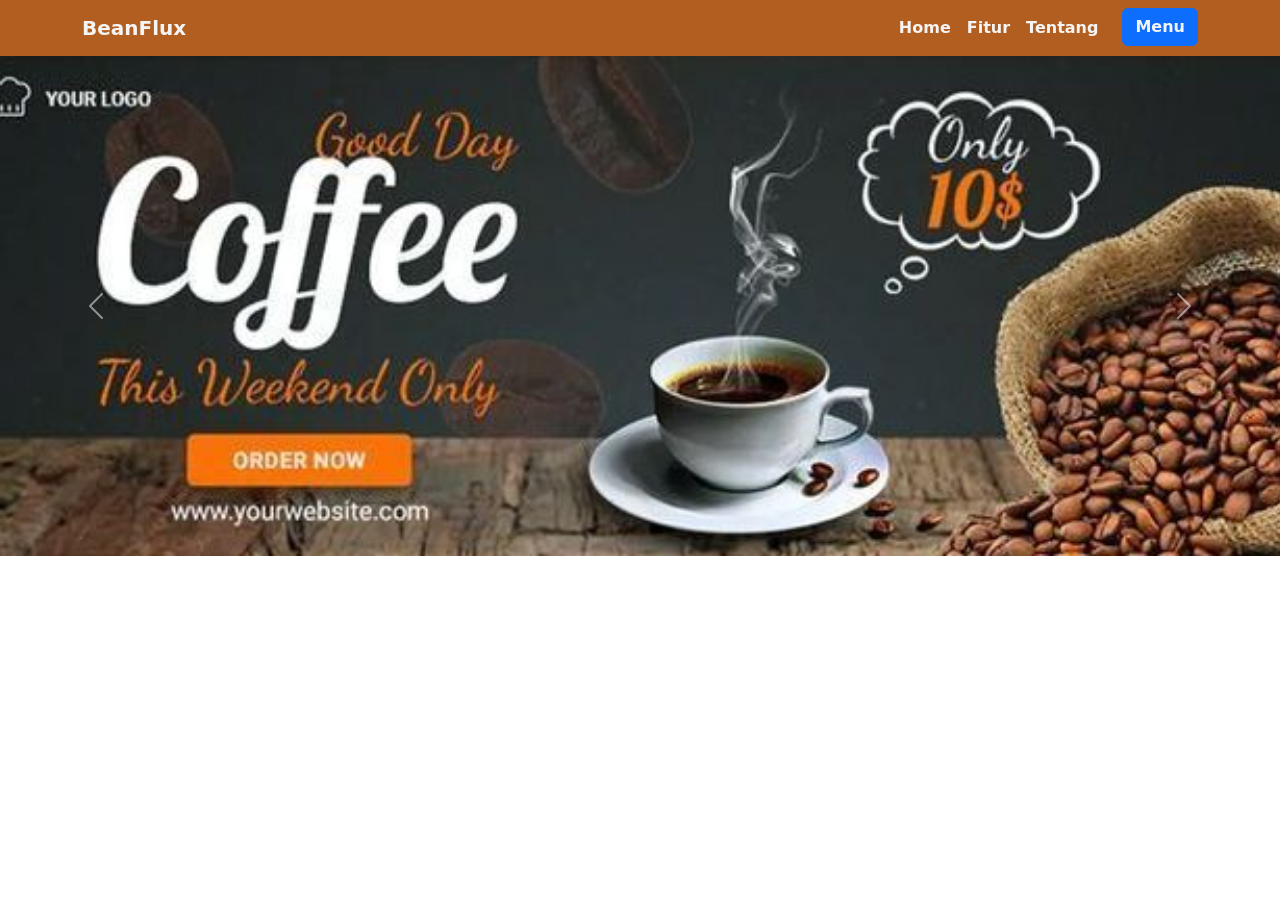
==== index.html @ 11a11319 "Update and rename indax.html to index.html" ====
<!doctype html>
<html lang="en">
  <head>
    <meta charset="UTF-8" />
    <meta name="viewport" content="width=device-width, initial-scale=1.0" />
    <title>Beanflux</title>
    <link
      href="https://cdn.jsdelivr.net/npm/bootstrap@5.3.7/dist/css/bootstrap.min.css"
      rel="stylesheet"
      integrity="sha384-LN+7fdVzj6u52u30Kp6M/trliBMCMKTyK833zpbD+pXdCLuTusPj697FH4R/5mcr"
      crossorigin="anonymous"
    />
    <link
      href="https://cdn.jsdelivr.net/npm/bootstrap-icons@1.10.5/font/bootstrap-icons.css"
      rel="stylesheet"
    />
  </head>

  <body>
    <!-- navbar start -->
    <style>
      .navbar-brand {
        font-weight: bolder;
        color: whitesmoke;
      }
      .nav-item a {
        font-weight: bold;
        color: whitesmoke;
      }
    </style>

    <nav
      class="navbar navbar-expand-lg shadow-sm sticky-top"
      style="background-color: #b35e21"
    >
      <div class="container">
        <a class="navbar-brand" href="#">BeanFlux</a>
        <button
          class="navbar-toggler"
          type="button"
          data-bs-toggle="collapse"
          data-bs-target="#navbarNav"
        >
          <span class="navbar-toggler-icon"></span>
        </button>
        <div class="collapse navbar-collapse" id="navbarNav">
          <ul class="navbar-nav ms-auto">
            <li class="nav-item"><a class="nav-link" href="#home">Home</a></li>
            <li class="nav-item">
              <a class="nav-link" href="#features">Fitur</a>
            </li>
            <li class="nav-item">
              <a class="nav-link" href="#about">Tentang</a>
            </li>
            <li class="nav-item">
              <a class="btn btn-primary ms-lg-3" href="#">Menu</a>
            </li>
          </ul>
        </div>
      </div>
    </nav>
    <!-- navbar end -->

    <!-- isi awal start -->
    <style>
      .carousel-inner {
        max-height: 500px;
      }

      .carousel-item img {
        width: 100%;
        height: 500px;
        object-fit: cover;
      }
    </style>

    <div
      id="carouselExampleInterval"
      class="carousel slide"
      data-bs-ride="carousel"
    >
      <div class="carousel-inner">
        <div class="carousel-item active" data-bs-interval="10000">
          <img src="aset/g1.jpg" class="d-block w-100" alt="Gambar 1" />
        </div>
        <div class="carousel-item" data-bs-interval="2000">
          <img src="aset/g2.jpg" class="d-block w-100" alt="Gambar 2" />
        </div>
        <div class="carousel-item">
          <img src="aset/g3.jpg" class="d-block w-100" alt="Gambar 3" />
        </div>
      </div>
      <button
        class="carousel-control-prev"
        type="button"
        data-bs-target="#carouselExampleInterval"
        data-bs-slide="prev"
      >
        <span class="carousel-control-prev-icon" aria-hidden="true"></span>
        <span class="visually-hidden">Previous</span>
      </button>
      <button
        class="carousel-control-next"
        type="button"
        data-bs-target="#carouselExampleInterval"
        data-bs-slide="next"
      >
        <span class="carousel-control-next-icon" aria-hidden="true"></span>
        <span class="visually-hidden">Next</span>
      </button>
    </div>
    <!-- isi awal end -->

    <script
      src="https://cdn.jsdelivr.net/npm/bootstrap@5.3.7/dist/js/bootstrap.bundle.min.js"
      integrity="sha384-ndDqU0Gzau9qJ1lfW4pNLlhNTkCfHzAVBReH9diLvGRem5+R9g2FzA8ZGN954O5Q"
      crossorigin="anonymous"
    ></script>
  </body>
</html>
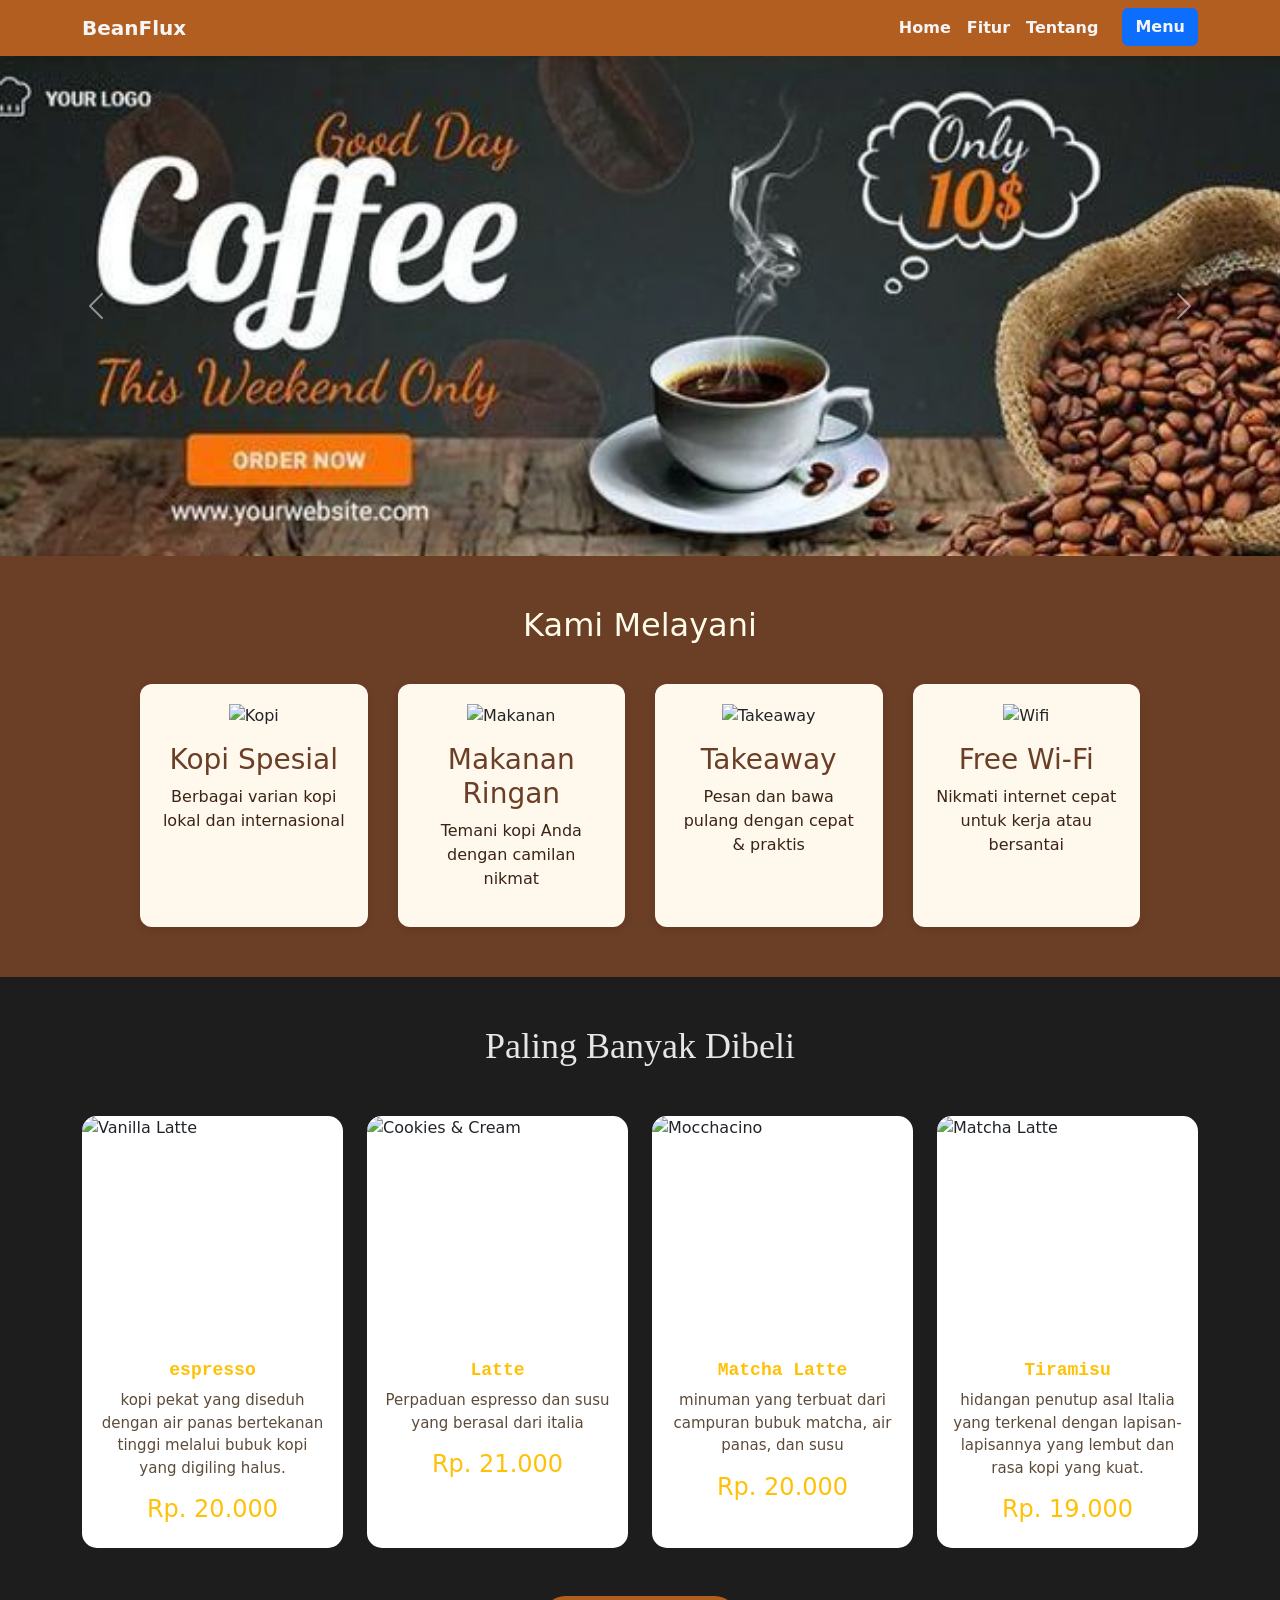
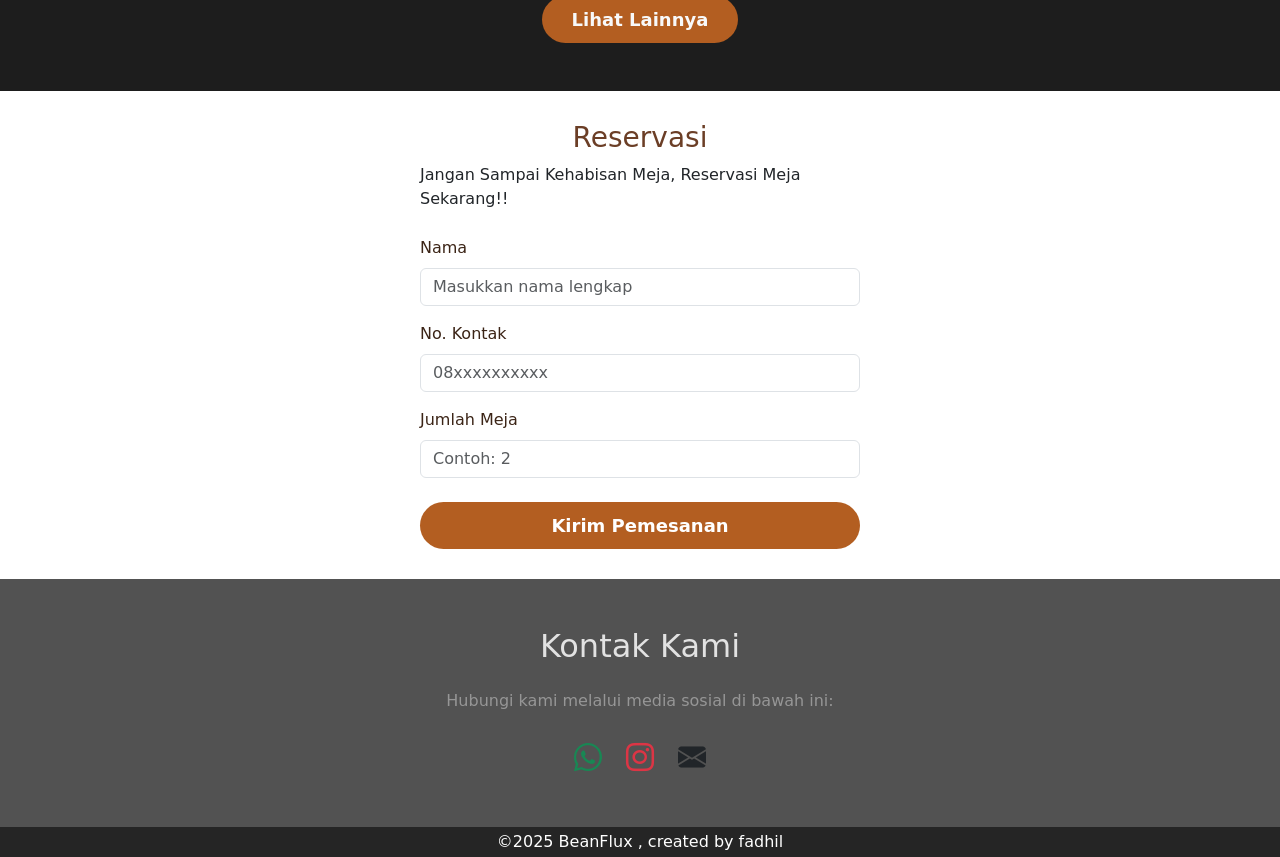
==== commit d020b687: "Revamp index.html for BeanFlux website Updated the HTML structure and content for the BeanFlux websi" ====
--- a/index.html
+++ b/index.html
@@ -1,9 +1,9 @@
-<!doctype html>
+<!DOCTYPE html>
 <html lang="en">
-  <head>
-    <meta charset="UTF-8" />
-    <meta name="viewport" content="width=device-width, initial-scale=1.0" />
-    <title>Beanflux</title>
+<head>
+    <meta charset="UTF-8">
+    <meta name="viewport" content="width=device-width, initial-scale=1.0">
+    <title>Document</title>
     <link
       href="https://cdn.jsdelivr.net/npm/bootstrap@5.3.7/dist/css/bootstrap.min.css"
       rel="stylesheet"
@@ -14,10 +14,10 @@
       href="https://cdn.jsdelivr.net/npm/bootstrap-icons@1.10.5/font/bootstrap-icons.css"
       rel="stylesheet"
     />
-  </head>
-
-  <body>
-    <!-- navbar start -->
+</head>
+<body>
+
+        <!-- navbar start -->
     <style>
       .navbar-brand {
         font-weight: bolder;
@@ -110,12 +110,226 @@
       </button>
     </div>
     <!-- isi awal end -->
-
-    <script
-      src="https://cdn.jsdelivr.net/npm/bootstrap@5.3.7/dist/js/bootstrap.bundle.min.js"
-      integrity="sha384-ndDqU0Gzau9qJ1lfW4pNLlhNTkCfHzAVBReH9diLvGRem5+R9g2FzA8ZGN954O5Q"
-      crossorigin="anonymous"
-    ></script>
-  </body>
+    
+
+     <!-- melayani start -->
+<section id="layanan" style="background-color: #6b3e26; padding: 50px 20px;">
+  <div style="text-align: center;">
+    <h2 style="color: #fffbe9; font-size: 32px; margin-bottom: 20px;">Kami Melayani</h2>
+   
+  </div>
+  
+
+  <div style="display: grid; grid-template-columns: repeat(auto-fit, minmax(220px, 1fr)); gap: 30px; max-width: 1000px; margin: 40px auto 0;" >
+    
+    <div style="background: #fff8ed; border-radius: 12px; padding: 20px; box-shadow: 0 2px 8px rgba(0,0,0,0.1); text-align: center;">
+      <img src="https://cdn-icons-png.flaticon.com/512/633/633652.png" alt="Kopi" style="width: 60px; margin-bottom: 15px;">
+      <h3 style="color: #6b3e26;">Kopi Spesial</h3>
+      <p style="color: #3b2416;">Berbagai varian kopi lokal dan internasional</p>
+    </div>
+
+    <div style="background: #fff8ed; border-radius: 12px; padding: 20px; box-shadow: 0 2px 8px rgba(0,0,0,0.1); text-align: center;">
+      <img src="https://cdn-icons-png.flaticon.com/512/3655/3655608.png" alt="Makanan" style="width: 60px; margin-bottom: 15px;">
+      <h3 style="color: #6b3e26;">Makanan Ringan</h3>
+      <p style="color: #3b2416;">Temani kopi Anda dengan camilan nikmat</p>
+    </div>
+
+    <div style="background: #fff8ed; border-radius: 12px; padding: 20px; box-shadow: 0 2px 8px rgba(0,0,0,0.1); text-align: center;">
+      <img src="https://cdn-icons-png.flaticon.com/512/263/263115.png" alt="Takeaway" style="width: 60px; margin-bottom: 15px;">
+      <h3 style="color: #6b3e26;">Takeaway</h3>
+      <p style="color: #3b2416;">Pesan dan bawa pulang dengan cepat & praktis</p>
+    </div>
+
+    <div style="background: #fff8ed; border-radius: 12px; padding: 20px; box-shadow: 0 2px 8px rgba(0,0,0,0.1); text-align: center;">
+      <img src="https://cdn-icons-png.flaticon.com/512/2901/2901643.png" alt="Wifi" style="width: 60px; margin-bottom: 15px;">
+      <h3 style="color: #6b3e26;">Free Wi-Fi</h3>
+      <p style="color: #3b2416;">Nikmati internet cepat untuk kerja atau bersantai</p>
+    </div>
+
+  </div>
+
+  </div>
+</section>
+  <!-- melayani end -->
+
+<!-- produk -->
+ <style>
+
+
+
+  .hovered-card .card {
+    transition: transform 0.3s ease, box-shadow 0.3s ease;
+    border: none;
+    border-radius: 15px;
+    overflow: hidden;
+  }
+
+  .hovered-card .card:hover {
+    transform: translateY(-8px);
+    box-shadow: 0 12px 24px rgba(0, 0, 0, 0.15);
+  }
+
+  .card-img-top {
+    height: 220px;
+    object-fit: cover;
+  }
+
+  .card-title {
+    font-family: 'Courier New', Courier, monospace;
+    font-size: 18px;
+  }
+
+  .card-text {
+    font-size: 15px;
+    color: #5c4b3a;
+  }
+
+  .btn-warning {
+    padding: 10px 30px;
+    font-size: 18px;
+    border-radius: 30px;
+    font-weight: bold;
+    background-color: #b35e21;
+    border: none;
+  }
+
+  .btn-warning:hover {
+    background-color: #52301a;
+  }
+
+  h2.section-title {
+    font-family: 'Times New Roman', Times, serif;
+    color: #6b3e26;
+    font-size: 36px;
+  }
+</style>
+
+<div class="container-fluid py-5" style="background-color: #1d1d1d;">
+  <div class="container">
+    <h2 class="section-title text-center mb-5" style="color: rgb(230, 230, 230);">Paling Banyak Dibeli</h2>
+
+    <div class="row">     
+      <div class="col-6 col-md-6 col-lg-3 hovered-card mb-4">
+        <div class="card h-100">
+          
+            <img src="https://asset.kompas.com/crops/_SfcFYf71wzjEp-eNLHB_subNpI=/0x0:1000x667/750x500/data/photo/2020/10/05/5f7a1e1a209d9.jpg" class="card-img-top img-fluid" alt="Vanilla Latte" />
+          </a>
+          <div class="card-body text-center">
+            <h5 class="card-title text-warning mt-2"><b>espresso</b></h5>
+            <p class="card-text">kopi pekat yang diseduh dengan air panas bertekanan tinggi melalui bubuk kopi yang digiling halus.</p>
+            <h4 class="text-warning">Rp. 20.000</h4>
+          </div>
+        </div>
+      </div>
+      <div class="col-6 col-md-6 col-lg-3 hovered-card mb-4">
+        <div class="card h-100">
+         
+            <img src="https://www.bitkaorigin.com/assets/myback/js/elFinder/files/bitka-serba-serbi-latte-art-yang-wajib-pecinta-kopi-ketahui-foto1.jpg" class="card-img-top img-fluid" alt="Cookies & Cream" />
+          </a>
+          <div class="card-body text-center">
+            <h5 class="card-title text-warning mt-2"><b>Latte</b></h5>
+            <p class="card-text">Perpaduan espresso dan susu yang berasal dari italia</p>
+            <h4 class="text-warning">Rp. 21.000</h4>
+          </div>
+        </div>
+      </div>
+      <div class="col-6 col-md-6 col-lg-3 hovered-card mb-4">
+        <div class="card h-100">
+         
+            <img src="https://media.istockphoto.com/id/1325991061/photo/matcha-latte-green-milk-foam-cup-on-wood-table-at-cafe-trendy-powered-tea-trend-from-japan.jpg?s=612x612&w=0&k=20&c=a7cV9mdPwPj93BrxoFrJXEdA71RsOnXIOzVF90CYPsQ=" class="card-img-top img-fluid" alt="Mocchacino" />
+          </a>
+          <div class="card-body text-center">
+            <h5 class="card-title text-warning mt-2"><b>Matcha Latte</b></h5>
+            <p class="card-text"> minuman yang terbuat dari campuran bubuk matcha, air panas, dan susu</p>
+            <h4 class="text-warning">Rp. 20.000</h4>
+          </div>
+        </div>
+      </div>
+      <div class="col-6 col-md-6 col-lg-3 hovered-card mb-4">
+        <div class="card h-100">
+       
+            <img src="https://outerbloom.com/cdn/shop/files/CLRKUE1001_Outerbloom-Tiramisu-Cake_3.jpg" class="card-img-top img-fluid" alt="Matcha Latte" />
+          </a>
+          <div class="card-body text-center">
+            <h5 class="card-title text-warning mt-2"><b>Tiramisu</b></h5>
+            <p class="card-text">hidangan penutup asal Italia yang terkenal dengan lapisan-lapisannya yang lembut dan rasa kopi yang kuat.</p>
+            <h4 class="text-warning">Rp. 19.000</h4>
+          </div>
+        </div>
+      </div>
+    </div>
+    <div class="mt-4 d-flex justify-content-center">
+      <a href="Produk.html" class="btn btn-warning btn-lg text-light">Lihat Lainnya</a>
+    </div>
+  </div>
+</div>
+<!-- produk -->
+
+
+ <!-- reservasi -->
+<form style="max-width: 500px; margin: auto; background-color: #ffffff; padding: 30px; border-radius: 0px;">
+  <h3 style="text-align: center; color: #6b3e26; margin-bottom: px;">Reservasi</h3>
+  <p style="margin-bottom:25px;">Jangan Sampai Kehabisan Meja, Reservasi Meja Sekarang!!</p>
+
+
+  <div class="mb-3">
+    <label for="nama" class="form-label" style="color: #3b2416;">Nama</label>
+    <input type="text" class="form-control" id="nama" name="nama" placeholder="Masukkan nama lengkap" required>
+  </div>
+
+
+  <div class="mb-3">
+    <label for="kontak" class="form-label" style="color: #3b2416;">No. Kontak</label>
+    <input type="tel" class="form-control" id="kontak" name="kontak" placeholder="08xxxxxxxxxx" required>
+  </div>
+
+
+  <div class="mb-3">
+    <label for="meja" class="form-label" style="color: #3b2416;">Jumlah Meja</label>
+    <input type="number" class="form-control" id="meja" name="meja" placeholder="Contoh: 2" min="1" required>
+  </div>
+
+
+  <div class="d-grid mt-4">
+    <button id="" type="submit" class="btn btn-warning text-white">Kirim Pemesanan</button>
+  </div>
+</form>
+  <!-- reservasi -->
+
+
+  <!-- kontak -->
+<section class="py-5" style="background-color: #525252;">
+  <div class="container text-center">
+    <h2 class="mb-4" style="color: #e2e2e2;">Kontak Kami</h2>
+    <p class="mb-4" style="color: #969696;">Hubungi kami melalui media sosial di bawah ini:</p>
+
+    <div class="d-flex justify-content-center gap-4 flex-wrap">
+      <!-- WhatsApp -->
+      <a href="https://wa.me/6289512039025" target="_blank" class="text-success fs-3">
+        <i class="bi bi-whatsapp"></i>
+      </a>
+
+      <!-- Instagram -->
+      <a href="https://instagram.com/fadhil.1019" target="_blank" class="text-danger fs-3">
+        <i class="bi bi-instagram"></i>
+      </a>
+
+      
+
+      <!-- Email -->
+        <a href="mailto:fadhilnada12@gmail.com" class="text-dark fs-3">
+        <i class="bi bi-envelope-fill"></i>
+      </a>
+    </div>
+  </div>
+</section>
+ <!-- kontak -->
+
+
+<!-- footer -->
+<p style="background-color: rgb(37, 37, 37); text-align: center; margin: 0; padding: 3px; color:white;">&copy;2025 BeanFlux , created by fadhil</p>
+ <!-- footer -->
+
+ <script src="https://cdn.jsdelivr.net/npm/bootstrap@5.3.7/dist/js/bootstrap.bundle.min.js" integrity="sha384-ndDqU0Gzau9qJ1lfW4pNLlhNTkCfHzAVBReH9diLvGRem5+R9g2FzA8ZGN954O5Q" crossorigin="anonymous"></script>
+</body>
 </html>
-
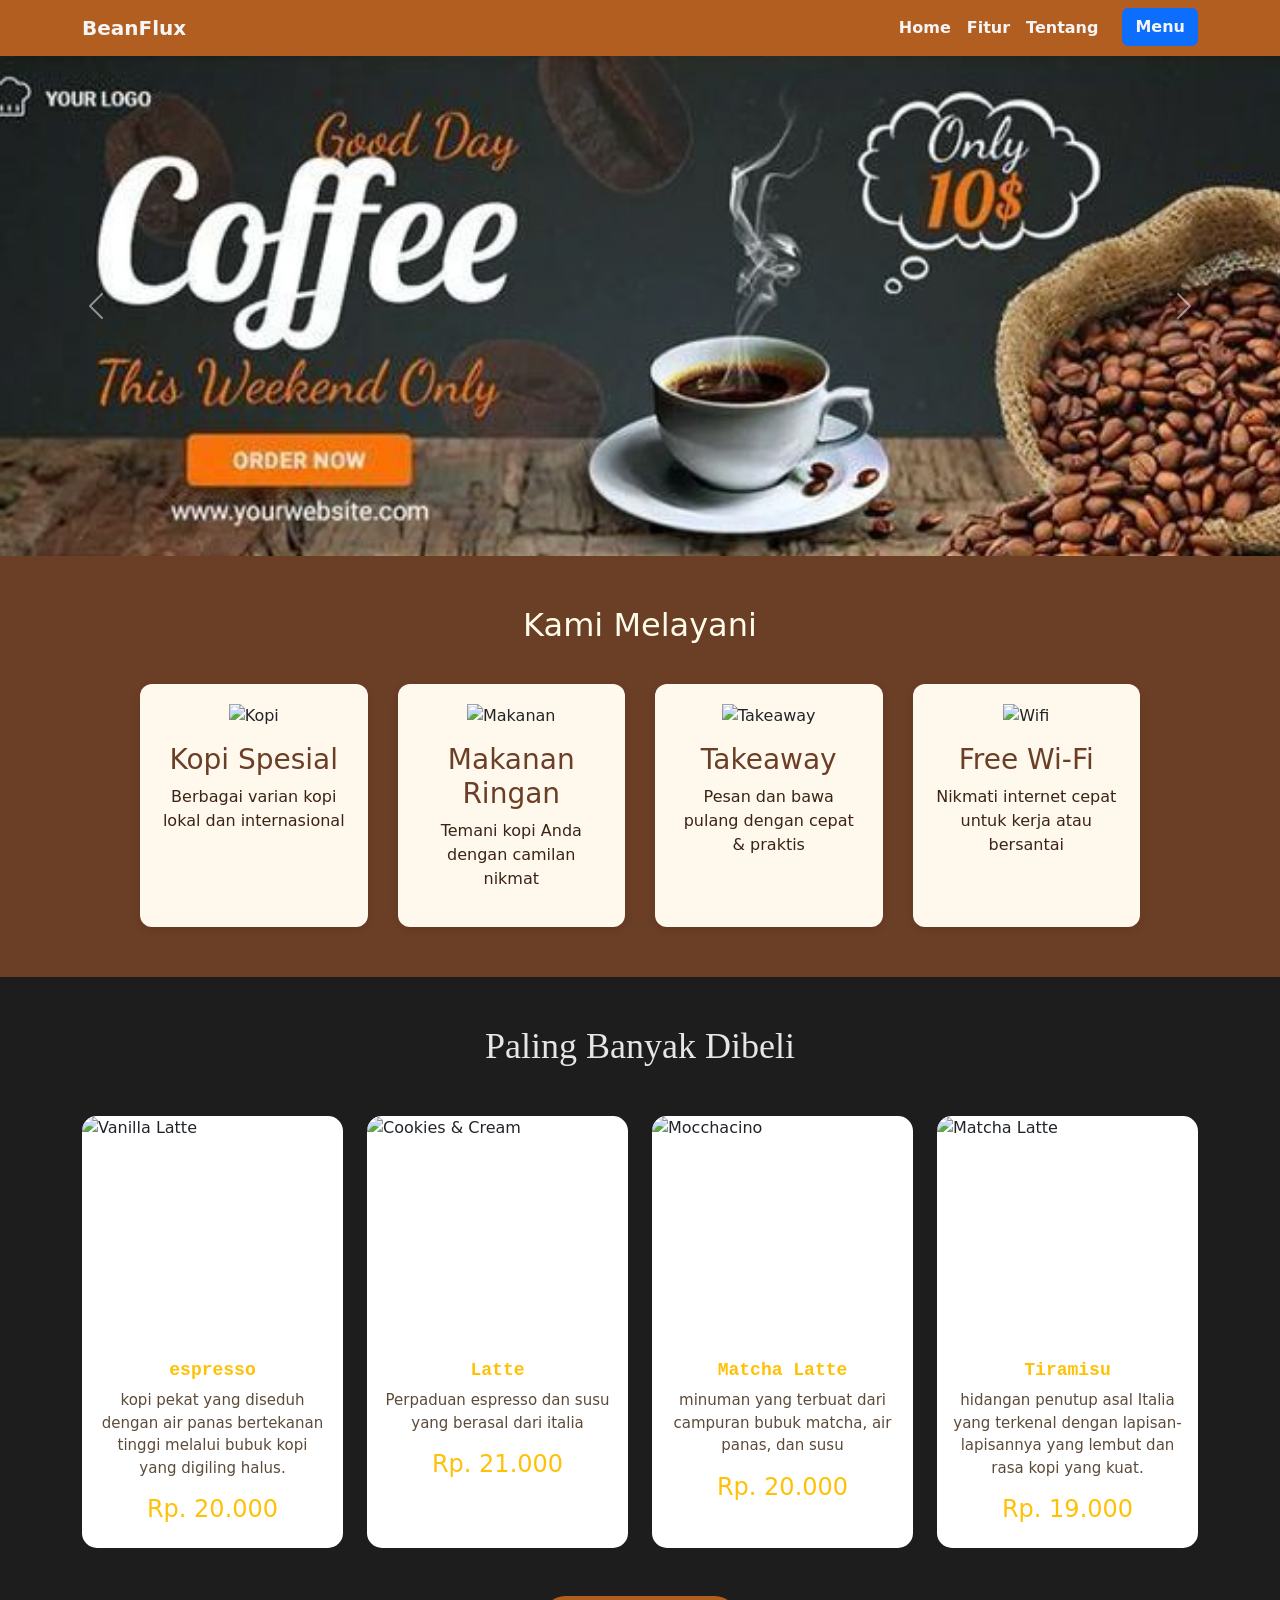
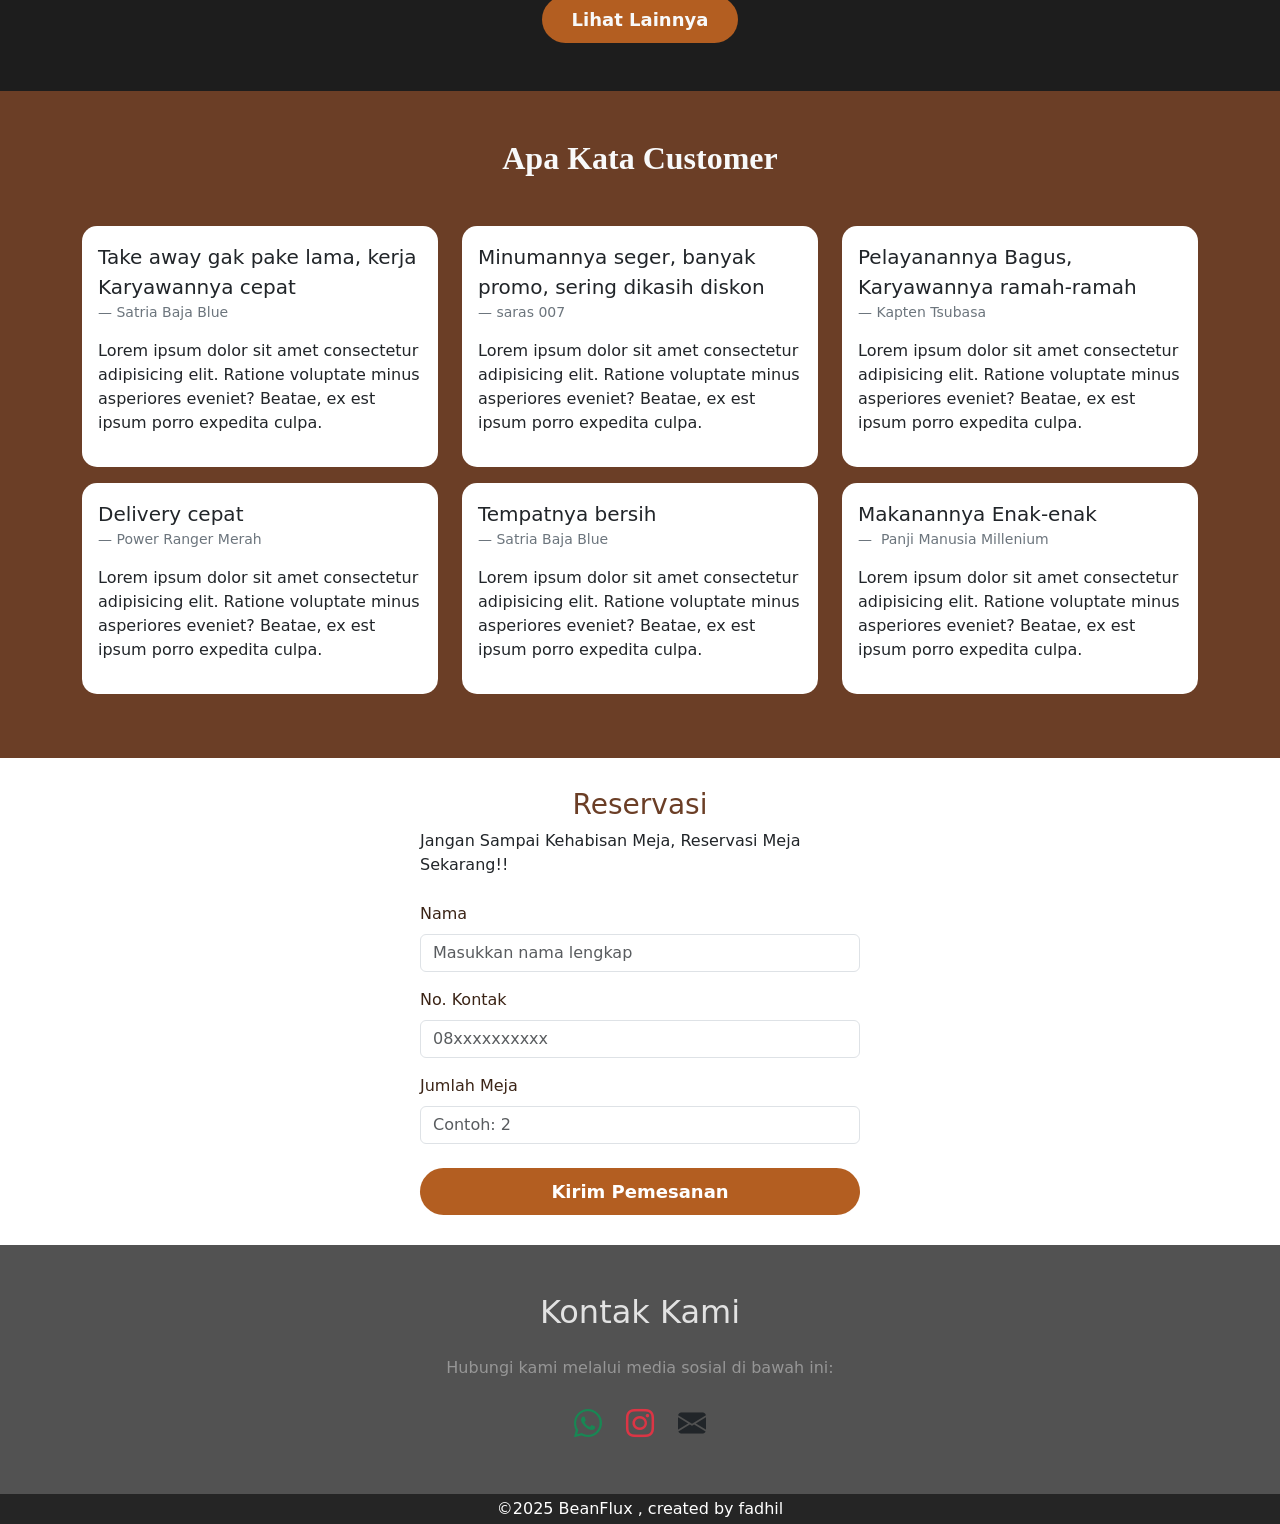
==== commit ec8f669f: "Refactor index.html structure and styling" ====
--- a/index.html
+++ b/index.html
@@ -1,335 +1,428 @@
 <!DOCTYPE html>
 <html lang="en">
+
 <head>
     <meta charset="UTF-8">
     <meta name="viewport" content="width=device-width, initial-scale=1.0">
-    <title>Document</title>
-    <link
-      href="https://cdn.jsdelivr.net/npm/bootstrap@5.3.7/dist/css/bootstrap.min.css"
-      rel="stylesheet"
-      integrity="sha384-LN+7fdVzj6u52u30Kp6M/trliBMCMKTyK833zpbD+pXdCLuTusPj697FH4R/5mcr"
-      crossorigin="anonymous"
-    />
-    <link
-      href="https://cdn.jsdelivr.net/npm/bootstrap-icons@1.10.5/font/bootstrap-icons.css"
-      rel="stylesheet"
-    />
+    <title>BeanFlux</title>
+    <link href="https://cdn.jsdelivr.net/npm/bootstrap@5.3.7/dist/css/bootstrap.min.css" rel="stylesheet"
+        integrity="sha384-LN+7fdVzj6u52u30Kp6M/trliBMCMKTyK833zpbD+pXdCLuTusPj697FH4R/5mcr" crossorigin="anonymous" />
+    <link href="https://cdn.jsdelivr.net/npm/bootstrap-icons@1.10.5/font/bootstrap-icons.css" rel="stylesheet" />
 </head>
+
 <body>
 
-        <!-- navbar start -->
+    <!-- navbar start -->
     <style>
-      .navbar-brand {
-        font-weight: bolder;
-        color: whitesmoke;
-      }
-      .nav-item a {
-        font-weight: bold;
-        color: whitesmoke;
-      }
+        .navbar-brand {
+            font-weight: bolder;
+            color: whitesmoke;
+        }
+
+        .nav-item a {
+            font-weight: bold;
+            color: whitesmoke;
+        }
     </style>
 
-    <nav
-      class="navbar navbar-expand-lg shadow-sm sticky-top"
-      style="background-color: #b35e21"
-    >
-      <div class="container">
-        <a class="navbar-brand" href="#">BeanFlux</a>
-        <button
-          class="navbar-toggler"
-          type="button"
-          data-bs-toggle="collapse"
-          data-bs-target="#navbarNav"
-        >
-          <span class="navbar-toggler-icon"></span>
-        </button>
-        <div class="collapse navbar-collapse" id="navbarNav">
-          <ul class="navbar-nav ms-auto">
-            <li class="nav-item"><a class="nav-link" href="#home">Home</a></li>
-            <li class="nav-item">
-              <a class="nav-link" href="#features">Fitur</a>
-            </li>
-            <li class="nav-item">
-              <a class="nav-link" href="#about">Tentang</a>
-            </li>
-            <li class="nav-item">
-              <a class="btn btn-primary ms-lg-3" href="#">Menu</a>
-            </li>
-          </ul>
-        </div>
-      </div>
+    <nav class="navbar navbar-expand-lg shadow-sm sticky-top" style="background-color: #b35e21">
+        <div class="container">
+            <a class="navbar-brand" href="#">BeanFlux</a>
+            <button class="navbar-toggler" type="button" data-bs-toggle="collapse" data-bs-target="#navbarNav">
+                <span class="navbar-toggler-icon"></span>
+            </button>
+            <div class="collapse navbar-collapse" id="navbarNav">
+                <ul class="navbar-nav ms-auto">
+                    <li class="nav-item"><a class="nav-link" href="#home">Home</a></li>
+                    <li class="nav-item">
+                        <a class="nav-link" href="#features">Fitur</a>
+                    </li>
+                    <li class="nav-item">
+                        <a class="nav-link" href="#about">Tentang</a>
+                    </li>
+                    <li class="nav-item">
+                        <a class="btn btn-primary ms-lg-3" href="#">Menu</a>
+                    </li>
+                </ul>
+            </div>
+        </div>
     </nav>
     <!-- navbar end -->
 
     <!-- isi awal start -->
     <style>
-      .carousel-inner {
-        max-height: 500px;
-      }
-
-      .carousel-item img {
-        width: 100%;
-        height: 500px;
-        object-fit: cover;
-      }
+        .carousel-inner {
+            max-height: 500px;
+        }
+
+        .carousel-item img {
+            width: 100%;
+            height: 500px;
+            object-fit: cover;
+        }
     </style>
 
-    <div
-      id="carouselExampleInterval"
-      class="carousel slide"
-      data-bs-ride="carousel"
-    >
-      <div class="carousel-inner">
-        <div class="carousel-item active" data-bs-interval="10000">
-          <img src="aset/g1.jpg" class="d-block w-100" alt="Gambar 1" />
-        </div>
-        <div class="carousel-item" data-bs-interval="2000">
-          <img src="aset/g2.jpg" class="d-block w-100" alt="Gambar 2" />
-        </div>
-        <div class="carousel-item">
-          <img src="aset/g3.jpg" class="d-block w-100" alt="Gambar 3" />
-        </div>
-      </div>
-      <button
-        class="carousel-control-prev"
-        type="button"
-        data-bs-target="#carouselExampleInterval"
-        data-bs-slide="prev"
-      >
-        <span class="carousel-control-prev-icon" aria-hidden="true"></span>
-        <span class="visually-hidden">Previous</span>
-      </button>
-      <button
-        class="carousel-control-next"
-        type="button"
-        data-bs-target="#carouselExampleInterval"
-        data-bs-slide="next"
-      >
-        <span class="carousel-control-next-icon" aria-hidden="true"></span>
-        <span class="visually-hidden">Next</span>
-      </button>
+    <div id="carouselExampleInterval" class="carousel slide" data-bs-ride="carousel">
+        <div class="carousel-inner">
+            <div class="carousel-item active" data-bs-interval="10000">
+                <img src="aset/g1.jpg" class="d-block w-100" alt="Gambar 1" />
+            </div>
+            <div class="carousel-item" data-bs-interval="2000">
+                <img src="aset/g2.jpg" class="d-block w-100" alt="Gambar 2" />
+            </div>
+            <div class="carousel-item">
+                <img src="aset/g3.jpg" class="d-block w-100" alt="Gambar 3" />
+            </div>
+        </div>
+        <button class="carousel-control-prev" type="button" data-bs-target="#carouselExampleInterval"
+            data-bs-slide="prev">
+            <span class="carousel-control-prev-icon" aria-hidden="true"></span>
+            <span class="visually-hidden">Previous</span>
+        </button>
+        <button class="carousel-control-next" type="button" data-bs-target="#carouselExampleInterval"
+            data-bs-slide="next">
+            <span class="carousel-control-next-icon" aria-hidden="true"></span>
+            <span class="visually-hidden">Next</span>
+        </button>
     </div>
     <!-- isi awal end -->
-    
-
-     <!-- melayani start -->
-<section id="layanan" style="background-color: #6b3e26; padding: 50px 20px;">
-  <div style="text-align: center;">
-    <h2 style="color: #fffbe9; font-size: 32px; margin-bottom: 20px;">Kami Melayani</h2>
-   
-  </div>
-  
-
-  <div style="display: grid; grid-template-columns: repeat(auto-fit, minmax(220px, 1fr)); gap: 30px; max-width: 1000px; margin: 40px auto 0;" >
-    
-    <div style="background: #fff8ed; border-radius: 12px; padding: 20px; box-shadow: 0 2px 8px rgba(0,0,0,0.1); text-align: center;">
-      <img src="https://cdn-icons-png.flaticon.com/512/633/633652.png" alt="Kopi" style="width: 60px; margin-bottom: 15px;">
-      <h3 style="color: #6b3e26;">Kopi Spesial</h3>
-      <p style="color: #3b2416;">Berbagai varian kopi lokal dan internasional</p>
+
+
+    <!-- melayani start -->
+    <section id="layanan" style="background-color: #6b3e26; padding: 50px 20px;">
+        <div style="text-align: center;">
+            <h2 style="color: #fffbe9; font-size: 32px; margin-bottom: 20px;">Kami Melayani</h2>
+
+        </div>
+
+
+        <div
+            style="display: grid; grid-template-columns: repeat(auto-fit, minmax(220px, 1fr)); gap: 30px; max-width: 1000px; margin: 40px auto 0;">
+
+            <div
+                style="background: #fff8ed; border-radius: 12px; padding: 20px; box-shadow: 0 2px 8px rgba(0,0,0,0.1); text-align: center;">
+                <img src="https://cdn-icons-png.flaticon.com/512/633/633652.png" alt="Kopi"
+                    style="width: 60px; margin-bottom: 15px;">
+                <h3 style="color: #6b3e26;">Kopi Spesial</h3>
+                <p style="color: #3b2416;">Berbagai varian kopi lokal dan internasional</p>
+            </div>
+
+            <div
+                style="background: #fff8ed; border-radius: 12px; padding: 20px; box-shadow: 0 2px 8px rgba(0,0,0,0.1); text-align: center;">
+                <img src="https://cdn-icons-png.flaticon.com/512/3655/3655608.png" alt="Makanan"
+                    style="width: 60px; margin-bottom: 15px;">
+                <h3 style="color: #6b3e26;">Makanan Ringan</h3>
+                <p style="color: #3b2416;">Temani kopi Anda dengan camilan nikmat</p>
+            </div>
+
+            <div
+                style="background: #fff8ed; border-radius: 12px; padding: 20px; box-shadow: 0 2px 8px rgba(0,0,0,0.1); text-align: center;">
+                <img src="https://cdn-icons-png.flaticon.com/512/263/263115.png" alt="Takeaway"
+                    style="width: 60px; margin-bottom: 15px;">
+                <h3 style="color: #6b3e26;">Takeaway</h3>
+                <p style="color: #3b2416;">Pesan dan bawa pulang dengan cepat & praktis</p>
+            </div>
+
+            <div
+                style="background: #fff8ed; border-radius: 12px; padding: 20px; box-shadow: 0 2px 8px rgba(0,0,0,0.1); text-align: center;">
+                <img src="https://cdn-icons-png.flaticon.com/512/2901/2901643.png" alt="Wifi"
+                    style="width: 60px; margin-bottom: 15px;">
+                <h3 style="color: #6b3e26;">Free Wi-Fi</h3>
+                <p style="color: #3b2416;">Nikmati internet cepat untuk kerja atau bersantai</p>
+            </div>
+
+        </div>
+
+        </div>
+    </section>
+    <!-- melayani end -->
+
+    <!-- produk -->
+    <style>
+        .hovered-card .card {
+            transition: transform 0.3s ease, box-shadow 0.3s ease;
+            border: none;
+            border-radius: 15px;
+            overflow: hidden;
+        }
+
+        .hovered-card .card:hover {
+            transform: translateY(-8px);
+            box-shadow: 0 12px 24px rgba(0, 0, 0, 0.15);
+        }
+
+        .card-img-top {
+            height: 220px;
+            object-fit: cover;
+        }
+
+        .card-title {
+            font-family: 'Courier New', Courier, monospace;
+            font-size: 18px;
+        }
+
+        .card-text {
+            font-size: 15px;
+            color: #5c4b3a;
+        }
+
+        .btn-warning {
+            padding: 10px 30px;
+            font-size: 18px;
+            border-radius: 30px;
+            font-weight: bold;
+            background-color: #b35e21;
+            border: none;
+        }
+
+        .btn-warning:hover {
+            background-color: #52301a;
+        }
+
+        h2.section-title {
+            font-family: 'Times New Roman', Times, serif;
+            color: #6b3e26;
+            font-size: 36px;
+        }
+    </style>
+
+    <div class="container-fluid py-5" style="background-color: #1d1d1d;">
+        <div class="container">
+            <h2 class="section-title text-center mb-5" style="color: rgb(230, 230, 230);">Paling Banyak Dibeli</h2>
+
+            <div class="row">
+                <div class="col-6 col-md-6 col-lg-3 hovered-card mb-4">
+                    <div class="card h-100">
+
+                        <img src="https://asset.kompas.com/crops/_SfcFYf71wzjEp-eNLHB_subNpI=/0x0:1000x667/750x500/data/photo/2020/10/05/5f7a1e1a209d9.jpg"
+                            class="card-img-top img-fluid" alt="Vanilla Latte" />
+                        </a>
+                        <div class="card-body text-center">
+                            <h5 class="card-title text-warning mt-2"><b>espresso</b></h5>
+                            <p class="card-text">kopi pekat yang diseduh dengan air panas bertekanan tinggi melalui
+                                bubuk kopi yang digiling halus.</p>
+                            <h4 class="text-warning">Rp. 20.000</h4>
+                        </div>
+                    </div>
+                </div>
+                <div class="col-6 col-md-6 col-lg-3 hovered-card mb-4">
+                    <div class="card h-100">
+
+                        <img src="https://www.bitkaorigin.com/assets/myback/js/elFinder/files/bitka-serba-serbi-latte-art-yang-wajib-pecinta-kopi-ketahui-foto1.jpg"
+                            class="card-img-top img-fluid" alt="Cookies & Cream" />
+                        </a>
+                        <div class="card-body text-center">
+                            <h5 class="card-title text-warning mt-2"><b>Latte</b></h5>
+                            <p class="card-text">Perpaduan espresso dan susu yang berasal dari italia</p>
+                            <h4 class="text-warning">Rp. 21.000</h4>
+                        </div>
+                    </div>
+                </div>
+                <div class="col-6 col-md-6 col-lg-3 hovered-card mb-4">
+                    <div class="card h-100">
+
+                        <img src="https://media.istockphoto.com/id/1325991061/photo/matcha-latte-green-milk-foam-cup-on-wood-table-at-cafe-trendy-powered-tea-trend-from-japan.jpg?s=612x612&w=0&k=20&c=a7cV9mdPwPj93BrxoFrJXEdA71RsOnXIOzVF90CYPsQ="
+                            class="card-img-top img-fluid" alt="Mocchacino" />
+                        </a>
+                        <div class="card-body text-center">
+                            <h5 class="card-title text-warning mt-2"><b>Matcha Latte</b></h5>
+                            <p class="card-text"> minuman yang terbuat dari campuran bubuk matcha, air panas, dan susu
+                            </p>
+                            <h4 class="text-warning">Rp. 20.000</h4>
+                        </div>
+                    </div>
+                </div>
+                <div class="col-6 col-md-6 col-lg-3 hovered-card mb-4">
+                    <div class="card h-100">
+
+                        <img src="https://outerbloom.com/cdn/shop/files/CLRKUE1001_Outerbloom-Tiramisu-Cake_3.jpg"
+                            class="card-img-top img-fluid" alt="Matcha Latte" />
+                        </a>
+                        <div class="card-body text-center">
+                            <h5 class="card-title text-warning mt-2"><b>Tiramisu</b></h5>
+                            <p class="card-text">hidangan penutup asal Italia yang terkenal dengan lapisan-lapisannya
+                                yang lembut dan rasa kopi yang kuat.</p>
+                            <h4 class="text-warning">Rp. 19.000</h4>
+                        </div>
+                    </div>
+                </div>
+            </div>
+            <div class="mt-4 d-flex justify-content-center">
+                <a href="Produk.html" class="btn btn-warning btn-lg text-light">Lihat Lainnya</a>
+            </div>
+        </div>
     </div>
-
-    <div style="background: #fff8ed; border-radius: 12px; padding: 20px; box-shadow: 0 2px 8px rgba(0,0,0,0.1); text-align: center;">
-      <img src="https://cdn-icons-png.flaticon.com/512/3655/3655608.png" alt="Makanan" style="width: 60px; margin-bottom: 15px;">
-      <h3 style="color: #6b3e26;">Makanan Ringan</h3>
-      <p style="color: #3b2416;">Temani kopi Anda dengan camilan nikmat</p>
+    <!-- produk -->
+
+    <!-- Review -->
+    <style>
+        .coklat {
+            background-color: #6b3e26;
+        }
+    </style>
+    <div class="container-fluid py-5 main-color coklat">
+        <div class="container">
+            <h2 style="font-family: 'Times New Roman', Times, serif;" class="text-light text-center mb-5"><strong>Apa
+                    Kata Customer</strong></h2>
+
+            <div class="row" data-masonry='{"percentPosition": true }'>
+
+                <div class="col-lg-4 mb-3 hovered-card">
+                    <div class="card p-3">
+                        <blockquote class="blockquote">
+                            <p>Take away gak pake lama, kerja Karyawannya cepat</p>
+                        </blockquote>
+                        <figcaption class="blockquote-footer">Satria Baja Blue</figcaption>
+                        <p>Lorem ipsum dolor sit amet consectetur adipisicing elit.
+                            Ratione voluptate minus asperiores eveniet? Beatae, ex est
+                            ipsum porro expedita culpa.</p>
+                    </div>
+                </div>
+
+                <div class="col-lg-4 mb-3 hovered-card">
+                    <div class="card p-3">
+                        <blockquote class="blockquote">
+                            <p>Minumannya seger, banyak promo, sering dikasih diskon</p>
+                        </blockquote>
+                        <figcaption class="blockquote-footer">saras 007</figcaption>
+                        <p>
+                            Lorem ipsum dolor sit amet consectetur adipisicing elit.
+                            Ratione voluptate minus asperiores eveniet? Beatae, ex est
+                            ipsum porro expedita culpa.
+                        </p>
+                    </div>
+                </div>
+
+
+                <div class="col-lg-4 mb-3 hovered-card">
+                    <div class="card p-3">
+                        <blockquote class="blockquote">
+                            <p>Pelayanannya Bagus, Karyawannya ramah-ramah</p>
+                        </blockquote>
+                        <figcaption class="blockquote-footer">Kapten Tsubasa</figcaption>
+                        <p>
+                            Lorem ipsum dolor sit amet consectetur adipisicing elit.
+                            Ratione voluptate minus asperiores eveniet? Beatae, ex est
+                            ipsum porro expedita culpa.
+                        </p>
+                    </div>
+                </div>
+
+                <div class="col-lg-4 mb-3 hovered-card">
+                    <div class="card p-3">
+                        <blockquote class="blockquote">
+                            <p>Delivery cepat</p>
+                        </blockquote>
+                        <figcaption class="blockquote-footer">Power Ranger Merah</figcaption>
+                        <p>
+                            Lorem ipsum dolor sit amet consectetur adipisicing elit.
+                            Ratione voluptate minus asperiores eveniet? Beatae, ex est
+                            ipsum porro expedita culpa.
+                        </p>
+                    </div>
+                </div>
+
+                <div class="col-lg-4 mb-3 hovered-card">
+                    <div class="card p-3">
+                        <blockquote class="blockquote">
+                            <p>Tempatnya bersih</p>
+                        </blockquote>
+                        <figcaption class="blockquote-footer">Satria Baja Blue</figcaption>
+                        <p>Lorem ipsum dolor sit amet consectetur adipisicing elit.
+                            Ratione voluptate minus asperiores eveniet? Beatae, ex est
+                            ipsum porro expedita culpa.</p>
+                    </div>
+                </div>
+
+                <div class="col-lg-4 mb-3 hovered-card">
+                    <div class="card p-3">
+                        <blockquote class="blockquote">
+                            <p>Makanannya Enak-enak</p>
+                        </blockquote>
+                        <figcaption class="blockquote-footer">
+                            Panji Manusia Millenium
+                        </figcaption>
+                        <p>
+                            Lorem ipsum dolor sit amet consectetur adipisicing elit.
+                            Ratione voluptate minus asperiores eveniet? Beatae, ex est
+                            ipsum porro expedita culpa.
+                        </p>
+                    </div>
+                </div>
+            </div>
+        </div>
     </div>
 
-    <div style="background: #fff8ed; border-radius: 12px; padding: 20px; box-shadow: 0 2px 8px rgba(0,0,0,0.1); text-align: center;">
-      <img src="https://cdn-icons-png.flaticon.com/512/263/263115.png" alt="Takeaway" style="width: 60px; margin-bottom: 15px;">
-      <h3 style="color: #6b3e26;">Takeaway</h3>
-      <p style="color: #3b2416;">Pesan dan bawa pulang dengan cepat & praktis</p>
-    </div>
-
-    <div style="background: #fff8ed; border-radius: 12px; padding: 20px; box-shadow: 0 2px 8px rgba(0,0,0,0.1); text-align: center;">
-      <img src="https://cdn-icons-png.flaticon.com/512/2901/2901643.png" alt="Wifi" style="width: 60px; margin-bottom: 15px;">
-      <h3 style="color: #6b3e26;">Free Wi-Fi</h3>
-      <p style="color: #3b2416;">Nikmati internet cepat untuk kerja atau bersantai</p>
-    </div>
-
-  </div>
-
-  </div>
-</section>
-  <!-- melayani end -->
-
-<!-- produk -->
- <style>
-
-
-
-  .hovered-card .card {
-    transition: transform 0.3s ease, box-shadow 0.3s ease;
-    border: none;
-    border-radius: 15px;
-    overflow: hidden;
-  }
-
-  .hovered-card .card:hover {
-    transform: translateY(-8px);
-    box-shadow: 0 12px 24px rgba(0, 0, 0, 0.15);
-  }
-
-  .card-img-top {
-    height: 220px;
-    object-fit: cover;
-  }
-
-  .card-title {
-    font-family: 'Courier New', Courier, monospace;
-    font-size: 18px;
-  }
-
-  .card-text {
-    font-size: 15px;
-    color: #5c4b3a;
-  }
-
-  .btn-warning {
-    padding: 10px 30px;
-    font-size: 18px;
-    border-radius: 30px;
-    font-weight: bold;
-    background-color: #b35e21;
-    border: none;
-  }
-
-  .btn-warning:hover {
-    background-color: #52301a;
-  }
-
-  h2.section-title {
-    font-family: 'Times New Roman', Times, serif;
-    color: #6b3e26;
-    font-size: 36px;
-  }
-</style>
-
-<div class="container-fluid py-5" style="background-color: #1d1d1d;">
-  <div class="container">
-    <h2 class="section-title text-center mb-5" style="color: rgb(230, 230, 230);">Paling Banyak Dibeli</h2>
-
-    <div class="row">     
-      <div class="col-6 col-md-6 col-lg-3 hovered-card mb-4">
-        <div class="card h-100">
-          
-            <img src="https://asset.kompas.com/crops/_SfcFYf71wzjEp-eNLHB_subNpI=/0x0:1000x667/750x500/data/photo/2020/10/05/5f7a1e1a209d9.jpg" class="card-img-top img-fluid" alt="Vanilla Latte" />
-          </a>
-          <div class="card-body text-center">
-            <h5 class="card-title text-warning mt-2"><b>espresso</b></h5>
-            <p class="card-text">kopi pekat yang diseduh dengan air panas bertekanan tinggi melalui bubuk kopi yang digiling halus.</p>
-            <h4 class="text-warning">Rp. 20.000</h4>
-          </div>
-        </div>
-      </div>
-      <div class="col-6 col-md-6 col-lg-3 hovered-card mb-4">
-        <div class="card h-100">
-         
-            <img src="https://www.bitkaorigin.com/assets/myback/js/elFinder/files/bitka-serba-serbi-latte-art-yang-wajib-pecinta-kopi-ketahui-foto1.jpg" class="card-img-top img-fluid" alt="Cookies & Cream" />
-          </a>
-          <div class="card-body text-center">
-            <h5 class="card-title text-warning mt-2"><b>Latte</b></h5>
-            <p class="card-text">Perpaduan espresso dan susu yang berasal dari italia</p>
-            <h4 class="text-warning">Rp. 21.000</h4>
-          </div>
-        </div>
-      </div>
-      <div class="col-6 col-md-6 col-lg-3 hovered-card mb-4">
-        <div class="card h-100">
-         
-            <img src="https://media.istockphoto.com/id/1325991061/photo/matcha-latte-green-milk-foam-cup-on-wood-table-at-cafe-trendy-powered-tea-trend-from-japan.jpg?s=612x612&w=0&k=20&c=a7cV9mdPwPj93BrxoFrJXEdA71RsOnXIOzVF90CYPsQ=" class="card-img-top img-fluid" alt="Mocchacino" />
-          </a>
-          <div class="card-body text-center">
-            <h5 class="card-title text-warning mt-2"><b>Matcha Latte</b></h5>
-            <p class="card-text"> minuman yang terbuat dari campuran bubuk matcha, air panas, dan susu</p>
-            <h4 class="text-warning">Rp. 20.000</h4>
-          </div>
-        </div>
-      </div>
-      <div class="col-6 col-md-6 col-lg-3 hovered-card mb-4">
-        <div class="card h-100">
-       
-            <img src="https://outerbloom.com/cdn/shop/files/CLRKUE1001_Outerbloom-Tiramisu-Cake_3.jpg" class="card-img-top img-fluid" alt="Matcha Latte" />
-          </a>
-          <div class="card-body text-center">
-            <h5 class="card-title text-warning mt-2"><b>Tiramisu</b></h5>
-            <p class="card-text">hidangan penutup asal Italia yang terkenal dengan lapisan-lapisannya yang lembut dan rasa kopi yang kuat.</p>
-            <h4 class="text-warning">Rp. 19.000</h4>
-          </div>
-        </div>
-      </div>
-    </div>
-    <div class="mt-4 d-flex justify-content-center">
-      <a href="Produk.html" class="btn btn-warning btn-lg text-light">Lihat Lainnya</a>
-    </div>
-  </div>
-</div>
-<!-- produk -->
-
-
- <!-- reservasi -->
-<form style="max-width: 500px; margin: auto; background-color: #ffffff; padding: 30px; border-radius: 0px;">
-  <h3 style="text-align: center; color: #6b3e26; margin-bottom: px;">Reservasi</h3>
-  <p style="margin-bottom:25px;">Jangan Sampai Kehabisan Meja, Reservasi Meja Sekarang!!</p>
-
-
-  <div class="mb-3">
-    <label for="nama" class="form-label" style="color: #3b2416;">Nama</label>
-    <input type="text" class="form-control" id="nama" name="nama" placeholder="Masukkan nama lengkap" required>
-  </div>
-
-
-  <div class="mb-3">
-    <label for="kontak" class="form-label" style="color: #3b2416;">No. Kontak</label>
-    <input type="tel" class="form-control" id="kontak" name="kontak" placeholder="08xxxxxxxxxx" required>
-  </div>
-
-
-  <div class="mb-3">
-    <label for="meja" class="form-label" style="color: #3b2416;">Jumlah Meja</label>
-    <input type="number" class="form-control" id="meja" name="meja" placeholder="Contoh: 2" min="1" required>
-  </div>
-
-
-  <div class="d-grid mt-4">
-    <button id="" type="submit" class="btn btn-warning text-white">Kirim Pemesanan</button>
-  </div>
-</form>
-  <!-- reservasi -->
-
-
-  <!-- kontak -->
-<section class="py-5" style="background-color: #525252;">
-  <div class="container text-center">
-    <h2 class="mb-4" style="color: #e2e2e2;">Kontak Kami</h2>
-    <p class="mb-4" style="color: #969696;">Hubungi kami melalui media sosial di bawah ini:</p>
-
-    <div class="d-flex justify-content-center gap-4 flex-wrap">
-      <!-- WhatsApp -->
-      <a href="https://wa.me/6289512039025" target="_blank" class="text-success fs-3">
-        <i class="bi bi-whatsapp"></i>
-      </a>
-
-      <!-- Instagram -->
-      <a href="https://instagram.com/fadhil.1019" target="_blank" class="text-danger fs-3">
-        <i class="bi bi-instagram"></i>
-      </a>
-
-      
-
-      <!-- Email -->
-        <a href="mailto:fadhilnada12@gmail.com" class="text-dark fs-3">
-        <i class="bi bi-envelope-fill"></i>
-      </a>
-    </div>
-  </div>
-</section>
- <!-- kontak -->
-
-
-<!-- footer -->
-<p style="background-color: rgb(37, 37, 37); text-align: center; margin: 0; padding: 3px; color:white;">&copy;2025 BeanFlux , created by fadhil</p>
- <!-- footer -->
-
- <script src="https://cdn.jsdelivr.net/npm/bootstrap@5.3.7/dist/js/bootstrap.bundle.min.js" integrity="sha384-ndDqU0Gzau9qJ1lfW4pNLlhNTkCfHzAVBReH9diLvGRem5+R9g2FzA8ZGN954O5Q" crossorigin="anonymous"></script>
+    <!-- Review -->
+
+    <!-- reservasi -->
+    <form style="max-width: 500px; margin: auto; background-color: #ffffff; padding: 30px; border-radius: 0px;">
+        <h3 style="text-align: center; color: #6b3e26; margin-bottom: px;">Reservasi</h3>
+        <p style="margin-bottom:25px;">Jangan Sampai Kehabisan Meja, Reservasi Meja Sekarang!!</p>
+
+
+        <div class="mb-3">
+            <label for="nama" class="form-label" style="color: #3b2416;">Nama</label>
+            <input type="text" class="form-control" id="nama" name="nama" placeholder="Masukkan nama lengkap" required>
+        </div>
+
+
+        <div class="mb-3">
+            <label for="kontak" class="form-label" style="color: #3b2416;">No. Kontak</label>
+            <input type="tel" class="form-control" id="kontak" name="kontak" placeholder="08xxxxxxxxxx" required>
+        </div>
+
+
+        <div class="mb-3">
+            <label for="meja" class="form-label" style="color: #3b2416;">Jumlah Meja</label>
+            <input type="number" class="form-control" id="meja" name="meja" placeholder="Contoh: 2" min="1" required>
+        </div>
+
+
+        <div class="d-grid mt-4">
+            <button id="" type="submit" class="btn btn-warning text-white">Kirim Pemesanan</button>
+        </div>
+    </form>
+    <!-- reservasi -->
+
+
+    <!-- kontak -->
+    <section class="py-5" style="background-color: #525252;">
+        <div class="container text-center">
+            <h2 class="mb-4" style="color: #e2e2e2;">Kontak Kami</h2>
+            <p class="mb-4" style="color: #969696;">Hubungi kami melalui media sosial di bawah ini:</p>
+
+            <div class="d-flex justify-content-center gap-4 flex-wrap">
+                <!-- WhatsApp -->
+                <a href="https://wa.me/6289512039025" target="_blank" class="text-success fs-3">
+                    <i class="bi bi-whatsapp"></i>
+                </a>
+
+                <!-- Instagram -->
+                <a href="https://instagram.com/fadhil.1019" target="_blank" class="text-danger fs-3">
+                    <i class="bi bi-instagram"></i>
+                </a>
+
+
+
+                <!-- Email -->
+                <a href="mailto:fadhilnada12@gmail.com" class="text-dark fs-3">
+                    <i class="bi bi-envelope-fill"></i>
+                </a>
+            </div>
+        </div>
+    </section>
+    <!-- kontak -->
+
+
+    <!-- footer -->
+    <p style="background-color: rgb(37, 37, 37); text-align: center; margin: 0; padding: 3px; color:white;">&copy;2025
+        BeanFlux , created by fadhil</p>
+    <!-- footer -->
+
+    <script src="https://cdn.jsdelivr.net/npm/bootstrap@5.3.7/dist/js/bootstrap.bundle.min.js"
+        integrity="sha384-ndDqU0Gzau9qJ1lfW4pNLlhNTkCfHzAVBReH9diLvGRem5+R9g2FzA8ZGN954O5Q"
+        crossorigin="anonymous"></script>
 </body>
+
 </html>
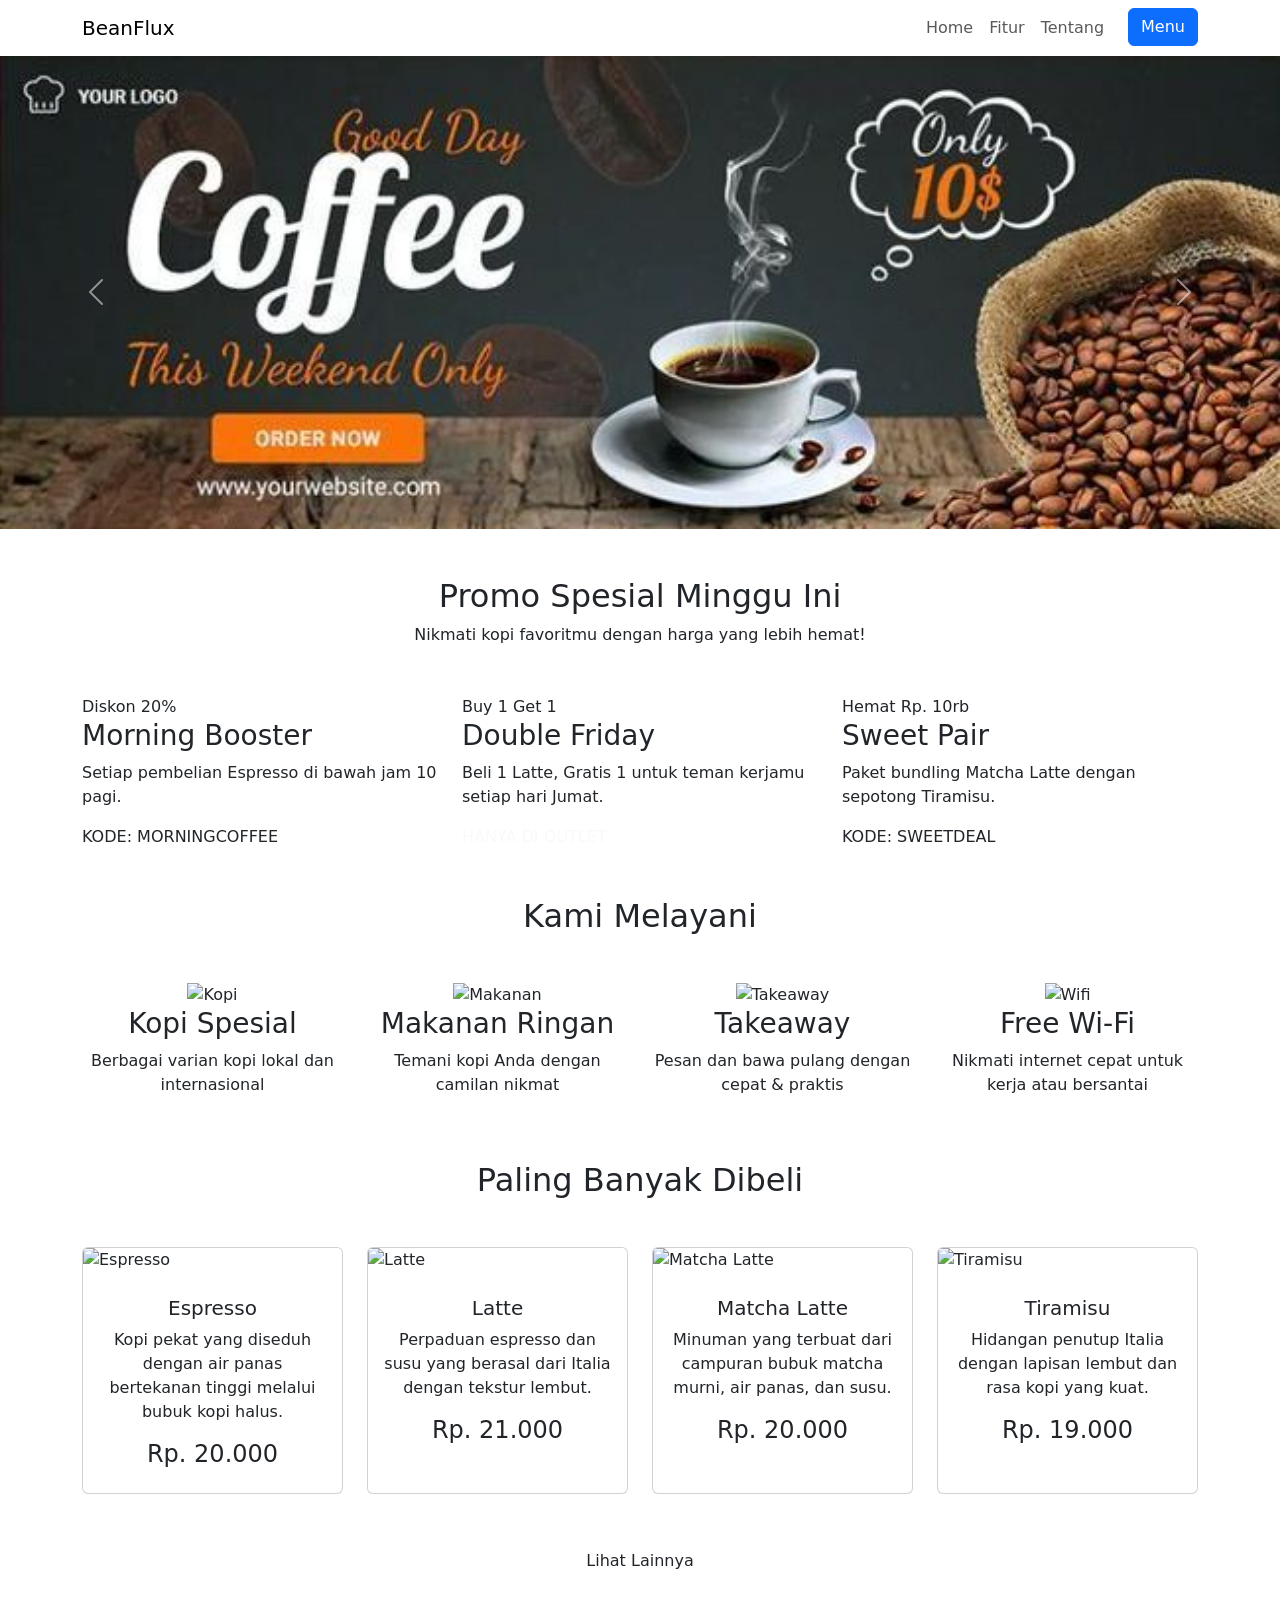
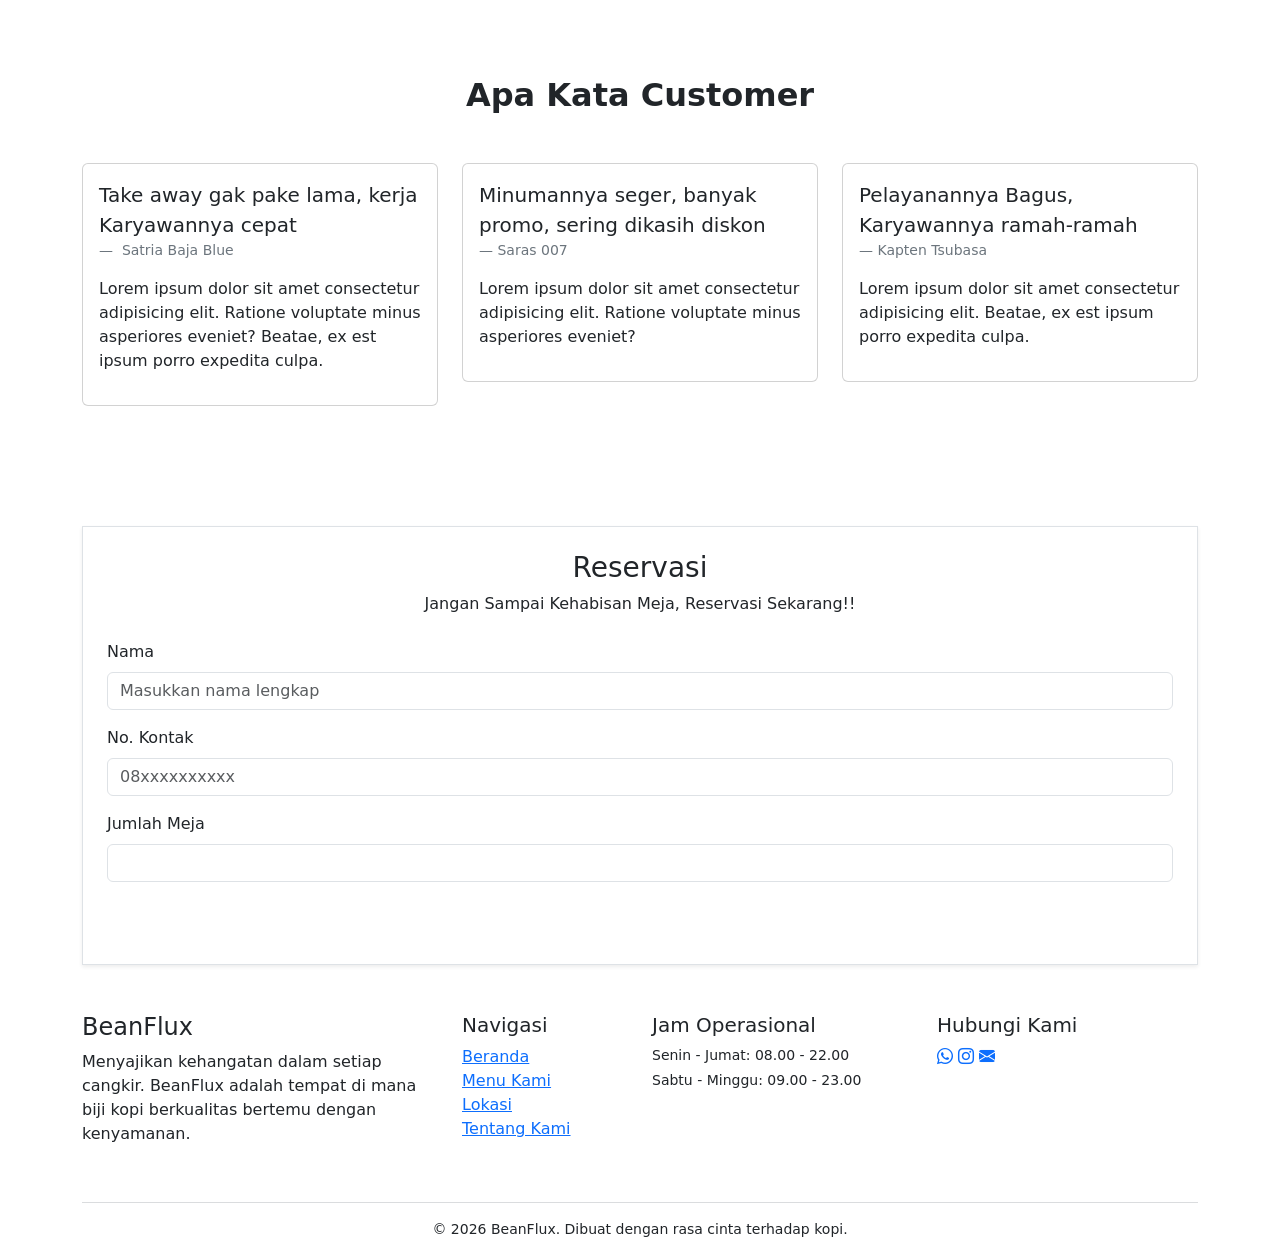
==== commit 70e487f8: "Update print statement from 'Hello' to 'Goodbye'" ====
--- a/index.html
+++ b/index.html
@@ -1,428 +1,429 @@
-<!DOCTYPE html>
+<!doctype html>
 <html lang="en">
-
-<head>
-    <meta charset="UTF-8">
-    <meta name="viewport" content="width=device-width, initial-scale=1.0">
-    <title>BeanFlux</title>
-    <link href="https://cdn.jsdelivr.net/npm/bootstrap@5.3.7/dist/css/bootstrap.min.css" rel="stylesheet"
-        integrity="sha384-LN+7fdVzj6u52u30Kp6M/trliBMCMKTyK833zpbD+pXdCLuTusPj697FH4R/5mcr" crossorigin="anonymous" />
-    <link href="https://cdn.jsdelivr.net/npm/bootstrap-icons@1.10.5/font/bootstrap-icons.css" rel="stylesheet" />
-</head>
-
-<body>
-
-    <!-- navbar start -->
-    <style>
-        .navbar-brand {
-            font-weight: bolder;
-            color: whitesmoke;
-        }
-
-        .nav-item a {
-            font-weight: bold;
-            color: whitesmoke;
-        }
-    </style>
-
-    <nav class="navbar navbar-expand-lg shadow-sm sticky-top" style="background-color: #b35e21">
-        <div class="container">
-            <a class="navbar-brand" href="#">BeanFlux</a>
-            <button class="navbar-toggler" type="button" data-bs-toggle="collapse" data-bs-target="#navbarNav">
-                <span class="navbar-toggler-icon"></span>
+  <head>
+    <meta charset="UTF-8" />
+    <meta name="viewport" content="width=device-width, initial-scale=1.0" />
+    <title>BeanFlux - Coffee & Roastery</title>
+    <link
+      href="https://cdn.jsdelivr.net/npm/bootstrap@5.3.0/dist/css/bootstrap.min.css"
+      rel="stylesheet"
+    />
+    <link
+      href="https://cdn.jsdelivr.net/npm/bootstrap-icons@1.10.5/font/bootstrap-icons.css"
+      rel="stylesheet"
+    />
+    <link rel="stylesheet" href="style.css" />
+  </head>
+  <body>
+    <!-- nav -->
+    <nav class="navbar navbar-expand-lg shadow-sm sticky-top custom-navbar">
+      <div class="container">
+        <a class="navbar-brand" href="#">BeanFlux</a>
+        <button
+          class="navbar-toggler"
+          type="button"
+          data-bs-toggle="collapse"
+          data-bs-target="#navbarNav"
+        >
+          <span class="navbar-toggler-icon"></span>
+        </button>
+        <div class="collapse navbar-collapse" id="navbarNav">
+          <ul class="navbar-nav ms-auto">
+            <li class="nav-item"><a class="nav-link" href="#home">Home</a></li>
+            <li class="nav-item">
+              <a class="nav-link" href="#layanan">Fitur</a>
+            </li>
+            <li class="nav-item">
+              <a class="nav-link" href="#about">Tentang</a>
+            </li>
+            <li class="nav-item">
+              <a class="btn btn-primary ms-lg-3 btn-menu" href="#">Menu</a>
+            </li>
+          </ul>
+        </div>
+      </div>
+    </nav>
+    <!-- nav -->
+
+    <!-- carousel -->
+    <div
+      id="carouselExampleInterval"
+      class="carousel slide"
+      data-bs-ride="carousel"
+    >
+      <div class="carousel-inner">
+        <div class="carousel-item active" data-bs-interval="10000">
+          <img src="aset/g1.jpg" class="d-block w-100" alt="Gambar 1" />
+        </div>
+        <div class="carousel-item" data-bs-interval="2000">
+          <img src="aset/g2.jpg" class="d-block w-100" alt="Gambar 2" />
+        </div>
+        <div class="carousel-item">
+          <img src="aset/g3.jpg" class="d-block w-100" alt="Gambar 3" />
+        </div>
+      </div>
+      <button
+        class="carousel-control-prev"
+        type="button"
+        data-bs-target="#carouselExampleInterval"
+        data-bs-slide="prev"
+      >
+        <span class="carousel-control-prev-icon" aria-hidden="true"></span>
+        <span class="visually-hidden">Previous</span>
+      </button>
+      <button
+        class="carousel-control-next"
+        type="button"
+        data-bs-target="#carouselExampleInterval"
+        data-bs-slide="next"
+      >
+        <span class="carousel-control-next-icon" aria-hidden="true"></span>
+        <span class="visually-hidden">Next</span>
+      </button>
+    </div>
+    <!-- carousel -->
+
+    <!-- promo -->
+    <section id="promo" class="promo-section py-5">
+      <div class="container">
+        <div class="text-center mb-5">
+          <h2 class="promo-title">Promo Spesial Minggu Ini</h2>
+          <p class="promo-subtitle">
+            Nikmati kopi favoritmu dengan harga yang lebih hemat!
+          </p>
+        </div>
+
+        <div class="row g-4 justify-content-center">
+          <div class="col-md-6 col-lg-4">
+            <div class="promo-card">
+              <div class="promo-badge">Diskon 20%</div>
+              <div class="promo-content">
+                <h3 class="promo-name">Morning Booster</h3>
+                <p>Setiap pembelian Espresso di bawah jam 10 pagi.</p>
+                <div class="promo-code">KODE: MORNINGCOFFEE</div>
+              </div>
+            </div>
+          </div>
+
+          <div class="col-md-6 col-lg-4">
+            <div class="promo-card dark-card">
+              <div class="promo-badge">Buy 1 Get 1</div>
+              <div class="promo-content">
+                <h3 class="promo-name">Double Friday</h3>
+                <p>
+                  Beli 1 Latte, Gratis 1 untuk teman kerjamu setiap hari Jumat.
+                </p>
+                <div class="promo-code text-light border-light">HANYA DI OUTLET</div>
+              </div>
+            </div>
+          </div>
+
+          <div class="col-md-6 col-lg-4">
+            <div class="promo-card">
+              <div class="promo-badge">Hemat Rp. 10rb</div>
+              <div class="promo-content">
+                <h3 class="promo-name">Sweet Pair</h3>
+                <p>Paket bundling Matcha Latte dengan sepotong Tiramisu.</p>
+                <div class="promo-code">KODE: SWEETDEAL</div>
+              </div>
+            </div>
+          </div>
+        </div>
+      </div>
+    </section>
+    <!-- promo -->
+
+    <!-- layanan -->
+    <section id="layanan" class="layanan-section">
+      <div class="container text-center">
+        <h2 class="layanan-title">Kami Melayani</h2>
+        <div class="row g-4 mt-4">
+          <div class="col-md-3 col-6">
+            <div class="layanan-card">
+              <img
+                src="https://cdn-icons-png.flaticon.com/512/633/633652.png"
+                alt="Kopi"
+              />
+              <h3>Kopi Spesial</h3>
+              <p>Berbagai varian kopi lokal dan internasional</p>
+            </div>
+          </div>
+          <div class="col-md-3 col-6">
+            <div class="layanan-card">
+              <img
+                src="https://cdn-icons-png.flaticon.com/512/3655/3655608.png"
+                alt="Makanan"
+              />
+              <h3>Makanan Ringan</h3>
+              <p>Temani kopi Anda dengan camilan nikmat</p>
+            </div>
+          </div>
+          <div class="col-md-3 col-6">
+            <div class="layanan-card">
+              <img
+                src="https://cdn-icons-png.flaticon.com/512/263/263115.png"
+                alt="Takeaway"
+              />
+              <h3>Takeaway</h3>
+              <p>Pesan dan bawa pulang dengan cepat & praktis</p>
+            </div>
+          </div>
+          <div class="col-md-3 col-6">
+            <div class="layanan-card">
+              <img
+                src="https://cdn-icons-png.flaticon.com/512/2901/2901643.png"
+                alt="Wifi"
+              />
+              <h3>Free Wi-Fi</h3>
+              <p>Nikmati internet cepat untuk kerja atau bersantai</p>
+            </div>
+          </div>
+        </div>
+      </div>
+    </section>
+    <!-- layanan -->
+
+    <!-- paling banyak di beli -->
+    <section class="produk-section py-5">
+      <div class="container">
+        <h2 class="section-title text-center mb-5">Paling Banyak Dibeli</h2>
+
+        <div class="row">
+          <div class="col-6 col-md-6 col-lg-3 mb-4">
+            <div class="card h-100 product-card">
+              <img
+                src="https://asset.kompas.com/crops/_SfcFYf71wzjEp-eNLHB_subNpI=/0x0:1000x667/750x500/data/photo/2020/10/05/5f7a1e1a209d9.jpg"
+                class="card-img-top"
+                alt="Espresso"
+              />
+              <div class="card-body text-center">
+                <h5 class="product-name mt-2">Espresso</h5>
+                <p class="product-desc">
+                  Kopi pekat yang diseduh dengan air panas bertekanan tinggi
+                  melalui bubuk kopi halus.
+                </p>
+                <h4 class="product-price">Rp. 20.000</h4>
+              </div>
+            </div>
+          </div>
+
+          <div class="col-6 col-md-6 col-lg-3 mb-4">
+            <div class="card h-100 product-card">
+              <img
+                src="https://www.bitkaorigin.com/assets/myback/js/elFinder/files/bitka-serba-serbi-latte-art-yang-wajib-pecinta-kopi-ketahui-foto1.jpg"
+                class="card-img-top"
+                alt="Latte"
+              />
+              <div class="card-body text-center">
+                <h5 class="product-name mt-2">Latte</h5>
+                <p class="product-desc">
+                  Perpaduan espresso dan susu yang berasal dari Italia dengan
+                  tekstur lembut.
+                </p>
+                <h4 class="product-price">Rp. 21.000</h4>
+              </div>
+            </div>
+          </div>
+
+          <div class="col-6 col-md-6 col-lg-3 mb-4">
+            <div class="card h-100 product-card">
+              <img
+                src="https://media.istockphoto.com/id/1325991061/photo/matcha-latte-green-milk-foam-cup-on-wood-table-at-cafe-trendy-powered-tea-trend-from-japan.jpg?s=612x612&w=0&k=20&c=a7cV9mdPwPj93BrxoFrJXEdA71RsOnXIOzVF90CYPsQ="
+                class="card-img-top"
+                alt="Matcha Latte"
+              />
+              <div class="card-body text-center">
+                <h5 class="product-name mt-2">Matcha Latte</h5>
+                <p class="product-desc">
+                  Minuman yang terbuat dari campuran bubuk matcha murni, air
+                  panas, dan susu.
+                </p>
+                <h4 class="product-price">Rp. 20.000</h4>
+              </div>
+            </div>
+          </div>
+
+          <div class="col-6 col-md-6 col-lg-3 mb-4">
+            <div class="card h-100 product-card">
+              <img
+                src="https://outerbloom.com/cdn/shop/files/CLRKUE1001_Outerbloom-Tiramisu-Cake_3.jpg"
+                class="card-img-top"
+                alt="Tiramisu"
+              />
+              <div class="card-body text-center">
+                <h5 class="product-name mt-2">Tiramisu</h5>
+                <p class="product-desc">
+                  Hidangan penutup Italia dengan lapisan lembut dan rasa kopi
+                  yang kuat.
+                </p>
+                <h4 class="product-price">Rp. 19.000</h4>
+              </div>
+            </div>
+          </div>
+        </div>
+
+        <div class="mt-4 d-flex justify-content-center">
+          <a href="Produk.html" class="btn btn-primary-coffee">Lihat Lainnya</a>
+        </div>
+      </div>
+    </section>
+    <!-- paling banyak dibeli -->
+
+    <!-- review -->
+    <section class="review-section py-5">
+      <div class="container">
+        <h2 class="review-title text-center mb-5">
+          <strong>Apa Kata Customer</strong>
+        </h2>
+
+        <div class="row" data-masonry='{"percentPosition": true }'>
+          <div class="col-lg-4 col-md-6 mb-4">
+            <div class="card review-card p-3">
+              <blockquote class="blockquote">
+                <p>Take away gak pake lama, kerja Karyawannya cepat</p>
+              </blockquote>
+              <figcaption class="blockquote-footer">
+                Satria Baja Blue
+              </figcaption>
+              <p class="review-text">
+                Lorem ipsum dolor sit amet consectetur adipisicing elit. Ratione
+                voluptate minus asperiores eveniet? Beatae, ex est ipsum porro
+                expedita culpa.
+              </p>
+            </div>
+          </div>
+
+          <div class="col-lg-4 col-md-6 mb-4">
+            <div class="card review-card p-3">
+              <blockquote class="blockquote">
+                <p>Minumannya seger, banyak promo, sering dikasih diskon</p>
+              </blockquote>
+              <figcaption class="blockquote-footer">Saras 007</figcaption>
+              <p class="review-text">
+                Lorem ipsum dolor sit amet consectetur adipisicing elit. Ratione
+                voluptate minus asperiores eveniet?
+              </p>
+            </div>
+          </div>
+
+          <div class="col-lg-4 col-md-6 mb-4">
+            <div class="card review-card p-3">
+              <blockquote class="blockquote">
+                <p>Pelayanannya Bagus, Karyawannya ramah-ramah</p>
+              </blockquote>
+              <figcaption class="blockquote-footer">Kapten Tsubasa</figcaption>
+              <p class="review-text">
+                Lorem ipsum dolor sit amet consectetur adipisicing elit. Beatae,
+                ex est ipsum porro expedita culpa.
+              </p>
+            </div>
+          </div>
+        </div>
+      </div>
+    </section>
+    <!-- review -->
+
+    <!-- reservasi -->
+    <section class="py-5 bg-white">
+      <div class="container">
+        <form class="reservasi-form shadow-sm border p-4">
+          <h3 class="text-center mb-2">Reservasi</h3>
+          <p class="text-center mb-4">
+            Jangan Sampai Kehabisan Meja, Reservasi Sekarang!!
+          </p>
+          <div class="mb-3">
+            <label class="form-label">Nama</label>
+            <input
+              type="text"
+              class="form-control"
+              placeholder="Masukkan nama lengkap"
+              required
+            />
+          </div>
+          <div class="mb-3">
+            <label class="form-label">No. Kontak</label>
+            <input
+              type="tel"
+              class="form-control"
+              placeholder="08xxxxxxxxxx"
+              required
+            />
+          </div>
+          <div class="mb-3">
+            <label class="form-label">Jumlah Meja</label>
+            <input type="number" class="form-control" min="1" required />
+          </div>
+          <div class="d-grid">
+            <button type="submit" class="btn btn-res text-white py-2">
+              Kirim Pemesanan
             </button>
-            <div class="collapse navbar-collapse" id="navbarNav">
-                <ul class="navbar-nav ms-auto">
-                    <li class="nav-item"><a class="nav-link" href="#home">Home</a></li>
-                    <li class="nav-item">
-                        <a class="nav-link" href="#features">Fitur</a>
-                    </li>
-                    <li class="nav-item">
-                        <a class="nav-link" href="#about">Tentang</a>
-                    </li>
-                    <li class="nav-item">
-                        <a class="btn btn-primary ms-lg-3" href="#">Menu</a>
-                    </li>
-                </ul>
-            </div>
-        </div>
-    </nav>
-    <!-- navbar end -->
-
-    <!-- isi awal start -->
-    <style>
-        .carousel-inner {
-            max-height: 500px;
-        }
-
-        .carousel-item img {
-            width: 100%;
-            height: 500px;
-            object-fit: cover;
-        }
-    </style>
-
-    <div id="carouselExampleInterval" class="carousel slide" data-bs-ride="carousel">
-        <div class="carousel-inner">
-            <div class="carousel-item active" data-bs-interval="10000">
-                <img src="aset/g1.jpg" class="d-block w-100" alt="Gambar 1" />
-            </div>
-            <div class="carousel-item" data-bs-interval="2000">
-                <img src="aset/g2.jpg" class="d-block w-100" alt="Gambar 2" />
-            </div>
-            <div class="carousel-item">
-                <img src="aset/g3.jpg" class="d-block w-100" alt="Gambar 3" />
-            </div>
-        </div>
-        <button class="carousel-control-prev" type="button" data-bs-target="#carouselExampleInterval"
-            data-bs-slide="prev">
-            <span class="carousel-control-prev-icon" aria-hidden="true"></span>
-            <span class="visually-hidden">Previous</span>
-        </button>
-        <button class="carousel-control-next" type="button" data-bs-target="#carouselExampleInterval"
-            data-bs-slide="next">
-            <span class="carousel-control-next-icon" aria-hidden="true"></span>
-            <span class="visually-hidden">Next</span>
-        </button>
-    </div>
-    <!-- isi awal end -->
-
-
-    <!-- melayani start -->
-    <section id="layanan" style="background-color: #6b3e26; padding: 50px 20px;">
-        <div style="text-align: center;">
-            <h2 style="color: #fffbe9; font-size: 32px; margin-bottom: 20px;">Kami Melayani</h2>
-
-        </div>
-
-
-        <div
-            style="display: grid; grid-template-columns: repeat(auto-fit, minmax(220px, 1fr)); gap: 30px; max-width: 1000px; margin: 40px auto 0;">
-
-            <div
-                style="background: #fff8ed; border-radius: 12px; padding: 20px; box-shadow: 0 2px 8px rgba(0,0,0,0.1); text-align: center;">
-                <img src="https://cdn-icons-png.flaticon.com/512/633/633652.png" alt="Kopi"
-                    style="width: 60px; margin-bottom: 15px;">
-                <h3 style="color: #6b3e26;">Kopi Spesial</h3>
-                <p style="color: #3b2416;">Berbagai varian kopi lokal dan internasional</p>
-            </div>
-
-            <div
-                style="background: #fff8ed; border-radius: 12px; padding: 20px; box-shadow: 0 2px 8px rgba(0,0,0,0.1); text-align: center;">
-                <img src="https://cdn-icons-png.flaticon.com/512/3655/3655608.png" alt="Makanan"
-                    style="width: 60px; margin-bottom: 15px;">
-                <h3 style="color: #6b3e26;">Makanan Ringan</h3>
-                <p style="color: #3b2416;">Temani kopi Anda dengan camilan nikmat</p>
-            </div>
-
-            <div
-                style="background: #fff8ed; border-radius: 12px; padding: 20px; box-shadow: 0 2px 8px rgba(0,0,0,0.1); text-align: center;">
-                <img src="https://cdn-icons-png.flaticon.com/512/263/263115.png" alt="Takeaway"
-                    style="width: 60px; margin-bottom: 15px;">
-                <h3 style="color: #6b3e26;">Takeaway</h3>
-                <p style="color: #3b2416;">Pesan dan bawa pulang dengan cepat & praktis</p>
-            </div>
-
-            <div
-                style="background: #fff8ed; border-radius: 12px; padding: 20px; box-shadow: 0 2px 8px rgba(0,0,0,0.1); text-align: center;">
-                <img src="https://cdn-icons-png.flaticon.com/512/2901/2901643.png" alt="Wifi"
-                    style="width: 60px; margin-bottom: 15px;">
-                <h3 style="color: #6b3e26;">Free Wi-Fi</h3>
-                <p style="color: #3b2416;">Nikmati internet cepat untuk kerja atau bersantai</p>
-            </div>
-
-        </div>
-
-        </div>
+          </div>
+        </form>
+      </div>
     </section>
-    <!-- melayani end -->
-
-    <!-- produk -->
-    <style>
-        .hovered-card .card {
-            transition: transform 0.3s ease, box-shadow 0.3s ease;
-            border: none;
-            border-radius: 15px;
-            overflow: hidden;
-        }
-
-        .hovered-card .card:hover {
-            transform: translateY(-8px);
-            box-shadow: 0 12px 24px rgba(0, 0, 0, 0.15);
-        }
-
-        .card-img-top {
-            height: 220px;
-            object-fit: cover;
-        }
-
-        .card-title {
-            font-family: 'Courier New', Courier, monospace;
-            font-size: 18px;
-        }
-
-        .card-text {
-            font-size: 15px;
-            color: #5c4b3a;
-        }
-
-        .btn-warning {
-            padding: 10px 30px;
-            font-size: 18px;
-            border-radius: 30px;
-            font-weight: bold;
-            background-color: #b35e21;
-            border: none;
-        }
-
-        .btn-warning:hover {
-            background-color: #52301a;
-        }
-
-        h2.section-title {
-            font-family: 'Times New Roman', Times, serif;
-            color: #6b3e26;
-            font-size: 36px;
-        }
-    </style>
-
-    <div class="container-fluid py-5" style="background-color: #1d1d1d;">
-        <div class="container">
-            <h2 class="section-title text-center mb-5" style="color: rgb(230, 230, 230);">Paling Banyak Dibeli</h2>
-
-            <div class="row">
-                <div class="col-6 col-md-6 col-lg-3 hovered-card mb-4">
-                    <div class="card h-100">
-
-                        <img src="https://asset.kompas.com/crops/_SfcFYf71wzjEp-eNLHB_subNpI=/0x0:1000x667/750x500/data/photo/2020/10/05/5f7a1e1a209d9.jpg"
-                            class="card-img-top img-fluid" alt="Vanilla Latte" />
-                        </a>
-                        <div class="card-body text-center">
-                            <h5 class="card-title text-warning mt-2"><b>espresso</b></h5>
-                            <p class="card-text">kopi pekat yang diseduh dengan air panas bertekanan tinggi melalui
-                                bubuk kopi yang digiling halus.</p>
-                            <h4 class="text-warning">Rp. 20.000</h4>
-                        </div>
-                    </div>
-                </div>
-                <div class="col-6 col-md-6 col-lg-3 hovered-card mb-4">
-                    <div class="card h-100">
-
-                        <img src="https://www.bitkaorigin.com/assets/myback/js/elFinder/files/bitka-serba-serbi-latte-art-yang-wajib-pecinta-kopi-ketahui-foto1.jpg"
-                            class="card-img-top img-fluid" alt="Cookies & Cream" />
-                        </a>
-                        <div class="card-body text-center">
-                            <h5 class="card-title text-warning mt-2"><b>Latte</b></h5>
-                            <p class="card-text">Perpaduan espresso dan susu yang berasal dari italia</p>
-                            <h4 class="text-warning">Rp. 21.000</h4>
-                        </div>
-                    </div>
-                </div>
-                <div class="col-6 col-md-6 col-lg-3 hovered-card mb-4">
-                    <div class="card h-100">
-
-                        <img src="https://media.istockphoto.com/id/1325991061/photo/matcha-latte-green-milk-foam-cup-on-wood-table-at-cafe-trendy-powered-tea-trend-from-japan.jpg?s=612x612&w=0&k=20&c=a7cV9mdPwPj93BrxoFrJXEdA71RsOnXIOzVF90CYPsQ="
-                            class="card-img-top img-fluid" alt="Mocchacino" />
-                        </a>
-                        <div class="card-body text-center">
-                            <h5 class="card-title text-warning mt-2"><b>Matcha Latte</b></h5>
-                            <p class="card-text"> minuman yang terbuat dari campuran bubuk matcha, air panas, dan susu
-                            </p>
-                            <h4 class="text-warning">Rp. 20.000</h4>
-                        </div>
-                    </div>
-                </div>
-                <div class="col-6 col-md-6 col-lg-3 hovered-card mb-4">
-                    <div class="card h-100">
-
-                        <img src="https://outerbloom.com/cdn/shop/files/CLRKUE1001_Outerbloom-Tiramisu-Cake_3.jpg"
-                            class="card-img-top img-fluid" alt="Matcha Latte" />
-                        </a>
-                        <div class="card-body text-center">
-                            <h5 class="card-title text-warning mt-2"><b>Tiramisu</b></h5>
-                            <p class="card-text">hidangan penutup asal Italia yang terkenal dengan lapisan-lapisannya
-                                yang lembut dan rasa kopi yang kuat.</p>
-                            <h4 class="text-warning">Rp. 19.000</h4>
-                        </div>
-                    </div>
-                </div>
-            </div>
-            <div class="mt-4 d-flex justify-content-center">
-                <a href="Produk.html" class="btn btn-warning btn-lg text-light">Lihat Lainnya</a>
-            </div>
-        </div>
-    </div>
-    <!-- produk -->
-
-    <!-- Review -->
-    <style>
-        .coklat {
-            background-color: #6b3e26;
-        }
-    </style>
-    <div class="container-fluid py-5 main-color coklat">
-        <div class="container">
-            <h2 style="font-family: 'Times New Roman', Times, serif;" class="text-light text-center mb-5"><strong>Apa
-                    Kata Customer</strong></h2>
-
-            <div class="row" data-masonry='{"percentPosition": true }'>
-
-                <div class="col-lg-4 mb-3 hovered-card">
-                    <div class="card p-3">
-                        <blockquote class="blockquote">
-                            <p>Take away gak pake lama, kerja Karyawannya cepat</p>
-                        </blockquote>
-                        <figcaption class="blockquote-footer">Satria Baja Blue</figcaption>
-                        <p>Lorem ipsum dolor sit amet consectetur adipisicing elit.
-                            Ratione voluptate minus asperiores eveniet? Beatae, ex est
-                            ipsum porro expedita culpa.</p>
-                    </div>
-                </div>
-
-                <div class="col-lg-4 mb-3 hovered-card">
-                    <div class="card p-3">
-                        <blockquote class="blockquote">
-                            <p>Minumannya seger, banyak promo, sering dikasih diskon</p>
-                        </blockquote>
-                        <figcaption class="blockquote-footer">saras 007</figcaption>
-                        <p>
-                            Lorem ipsum dolor sit amet consectetur adipisicing elit.
-                            Ratione voluptate minus asperiores eveniet? Beatae, ex est
-                            ipsum porro expedita culpa.
-                        </p>
-                    </div>
-                </div>
-
-
-                <div class="col-lg-4 mb-3 hovered-card">
-                    <div class="card p-3">
-                        <blockquote class="blockquote">
-                            <p>Pelayanannya Bagus, Karyawannya ramah-ramah</p>
-                        </blockquote>
-                        <figcaption class="blockquote-footer">Kapten Tsubasa</figcaption>
-                        <p>
-                            Lorem ipsum dolor sit amet consectetur adipisicing elit.
-                            Ratione voluptate minus asperiores eveniet? Beatae, ex est
-                            ipsum porro expedita culpa.
-                        </p>
-                    </div>
-                </div>
-
-                <div class="col-lg-4 mb-3 hovered-card">
-                    <div class="card p-3">
-                        <blockquote class="blockquote">
-                            <p>Delivery cepat</p>
-                        </blockquote>
-                        <figcaption class="blockquote-footer">Power Ranger Merah</figcaption>
-                        <p>
-                            Lorem ipsum dolor sit amet consectetur adipisicing elit.
-                            Ratione voluptate minus asperiores eveniet? Beatae, ex est
-                            ipsum porro expedita culpa.
-                        </p>
-                    </div>
-                </div>
-
-                <div class="col-lg-4 mb-3 hovered-card">
-                    <div class="card p-3">
-                        <blockquote class="blockquote">
-                            <p>Tempatnya bersih</p>
-                        </blockquote>
-                        <figcaption class="blockquote-footer">Satria Baja Blue</figcaption>
-                        <p>Lorem ipsum dolor sit amet consectetur adipisicing elit.
-                            Ratione voluptate minus asperiores eveniet? Beatae, ex est
-                            ipsum porro expedita culpa.</p>
-                    </div>
-                </div>
-
-                <div class="col-lg-4 mb-3 hovered-card">
-                    <div class="card p-3">
-                        <blockquote class="blockquote">
-                            <p>Makanannya Enak-enak</p>
-                        </blockquote>
-                        <figcaption class="blockquote-footer">
-                            Panji Manusia Millenium
-                        </figcaption>
-                        <p>
-                            Lorem ipsum dolor sit amet consectetur adipisicing elit.
-                            Ratione voluptate minus asperiores eveniet? Beatae, ex est
-                            ipsum porro expedita culpa.
-                        </p>
-                    </div>
-                </div>
-            </div>
-        </div>
-    </div>
-
-    <!-- Review -->
-
     <!-- reservasi -->
-    <form style="max-width: 500px; margin: auto; background-color: #ffffff; padding: 30px; border-radius: 0px;">
-        <h3 style="text-align: center; color: #6b3e26; margin-bottom: px;">Reservasi</h3>
-        <p style="margin-bottom:25px;">Jangan Sampai Kehabisan Meja, Reservasi Meja Sekarang!!</p>
-
-
-        <div class="mb-3">
-            <label for="nama" class="form-label" style="color: #3b2416;">Nama</label>
-            <input type="text" class="form-control" id="nama" name="nama" placeholder="Masukkan nama lengkap" required>
-        </div>
-
-
-        <div class="mb-3">
-            <label for="kontak" class="form-label" style="color: #3b2416;">No. Kontak</label>
-            <input type="tel" class="form-control" id="kontak" name="kontak" placeholder="08xxxxxxxxxx" required>
-        </div>
-
-
-        <div class="mb-3">
-            <label for="meja" class="form-label" style="color: #3b2416;">Jumlah Meja</label>
-            <input type="number" class="form-control" id="meja" name="meja" placeholder="Contoh: 2" min="1" required>
-        </div>
-
-
-        <div class="d-grid mt-4">
-            <button id="" type="submit" class="btn btn-warning text-white">Kirim Pemesanan</button>
-        </div>
-    </form>
-    <!-- reservasi -->
-
-
-    <!-- kontak -->
-    <section class="py-5" style="background-color: #525252;">
-        <div class="container text-center">
-            <h2 class="mb-4" style="color: #e2e2e2;">Kontak Kami</h2>
-            <p class="mb-4" style="color: #969696;">Hubungi kami melalui media sosial di bawah ini:</p>
-
-            <div class="d-flex justify-content-center gap-4 flex-wrap">
-                <!-- WhatsApp -->
-                <a href="https://wa.me/6289512039025" target="_blank" class="text-success fs-3">
-                    <i class="bi bi-whatsapp"></i>
-                </a>
-
-                <!-- Instagram -->
-                <a href="https://instagram.com/fadhil.1019" target="_blank" class="text-danger fs-3">
-                    <i class="bi bi-instagram"></i>
-                </a>
-
-
-
-                <!-- Email -->
-                <a href="mailto:fadhilnada12@gmail.com" class="text-dark fs-3">
-                    <i class="bi bi-envelope-fill"></i>
-                </a>
-            </div>
-        </div>
-    </section>
-    <!-- kontak -->
-
 
     <!-- footer -->
-    <p style="background-color: rgb(37, 37, 37); text-align: center; margin: 0; padding: 3px; color:white;">&copy;2025
-        BeanFlux , created by fadhil</p>
+    <footer class="main-footer">
+      <div class="container">
+        <div class="row">
+          <div class="col-lg-4 mb-4">
+            <h4 class="footer-brand">BeanFlux</h4>
+            <p>
+              Menyajikan kehangatan dalam setiap cangkir. BeanFlux adalah tempat
+              di mana biji kopi berkualitas bertemu dengan kenyamanan.
+            </p>
+          </div>
+          <div class="col-lg-2 col-md-4 mb-4">
+            <h5>Navigasi</h5>
+            <ul class="list-unstyled">
+              <li><a href="#">Beranda</a></li>
+              <li><a href="#">Menu Kami</a></li>
+              <li><a href="#">Lokasi</a></li>
+              <li><a href="#">Tentang Kami</a></li>
+            </ul>
+          </div>
+          <div class="col-lg-3 col-md-4 mb-4">
+            <h5>Jam Operasional</h5>
+            <p class="mb-1 small">Senin - Jumat: 08.00 - 22.00</p>
+            <p class="small">Sabtu - Minggu: 09.00 - 23.00</p>
+          </div>
+          <div class="col-lg-3 col-md-4 mb-4 text-center text-md-start">
+            <h5>Hubungi Kami</h5>
+            <div class="footer-icons">
+              <a
+                href="https://wa.me/6289512039025"
+                target="_blank"
+                class="bi bi-whatsapp"
+              ></a>
+              <a
+                href="https://instagram.com/fadhil.1019"
+                target="_blank"
+                class="bi bi-instagram"
+              ></a>
+              <a
+                href="mailto:fadhilnada12@gmail.com"
+                class="bi bi-envelope-fill"
+              ></a>
+            </div>
+          </div>
+        </div>
+        <hr class="border-secondary" />
+        <div class="text-center pb-2">
+          <p class="small mb-0">
+            &copy; 2026 BeanFlux. Dibuat dengan rasa cinta terhadap kopi.
+          </p>
+        </div>
+      </div>
+    </footer>
     <!-- footer -->
 
-    <script src="https://cdn.jsdelivr.net/npm/bootstrap@5.3.7/dist/js/bootstrap.bundle.min.js"
-        integrity="sha384-ndDqU0Gzau9qJ1lfW4pNLlhNTkCfHzAVBReH9diLvGRem5+R9g2FzA8ZGN954O5Q"
-        crossorigin="anonymous"></script>
-</body>
-
+    <script
+      src="https://cdn.jsdelivr.net/npm/masonry-layout@4.2.2/dist/masonry.pkgd.min.js"
+      integrity="sha384-GNFwBvfHK7S3LDPGmk1m1uuyzRdfmFMQX68as6e4tbystt6ptnm3LpXLsmX590QH"
+      crossorigin="anonymous"
+      async
+    ></script>
+    <script src="https://cdn.jsdelivr.net/npm/bootstrap@5.3.0/dist/js/bootstrap.bundle.min.js"></script>
+  </body>
 </html>
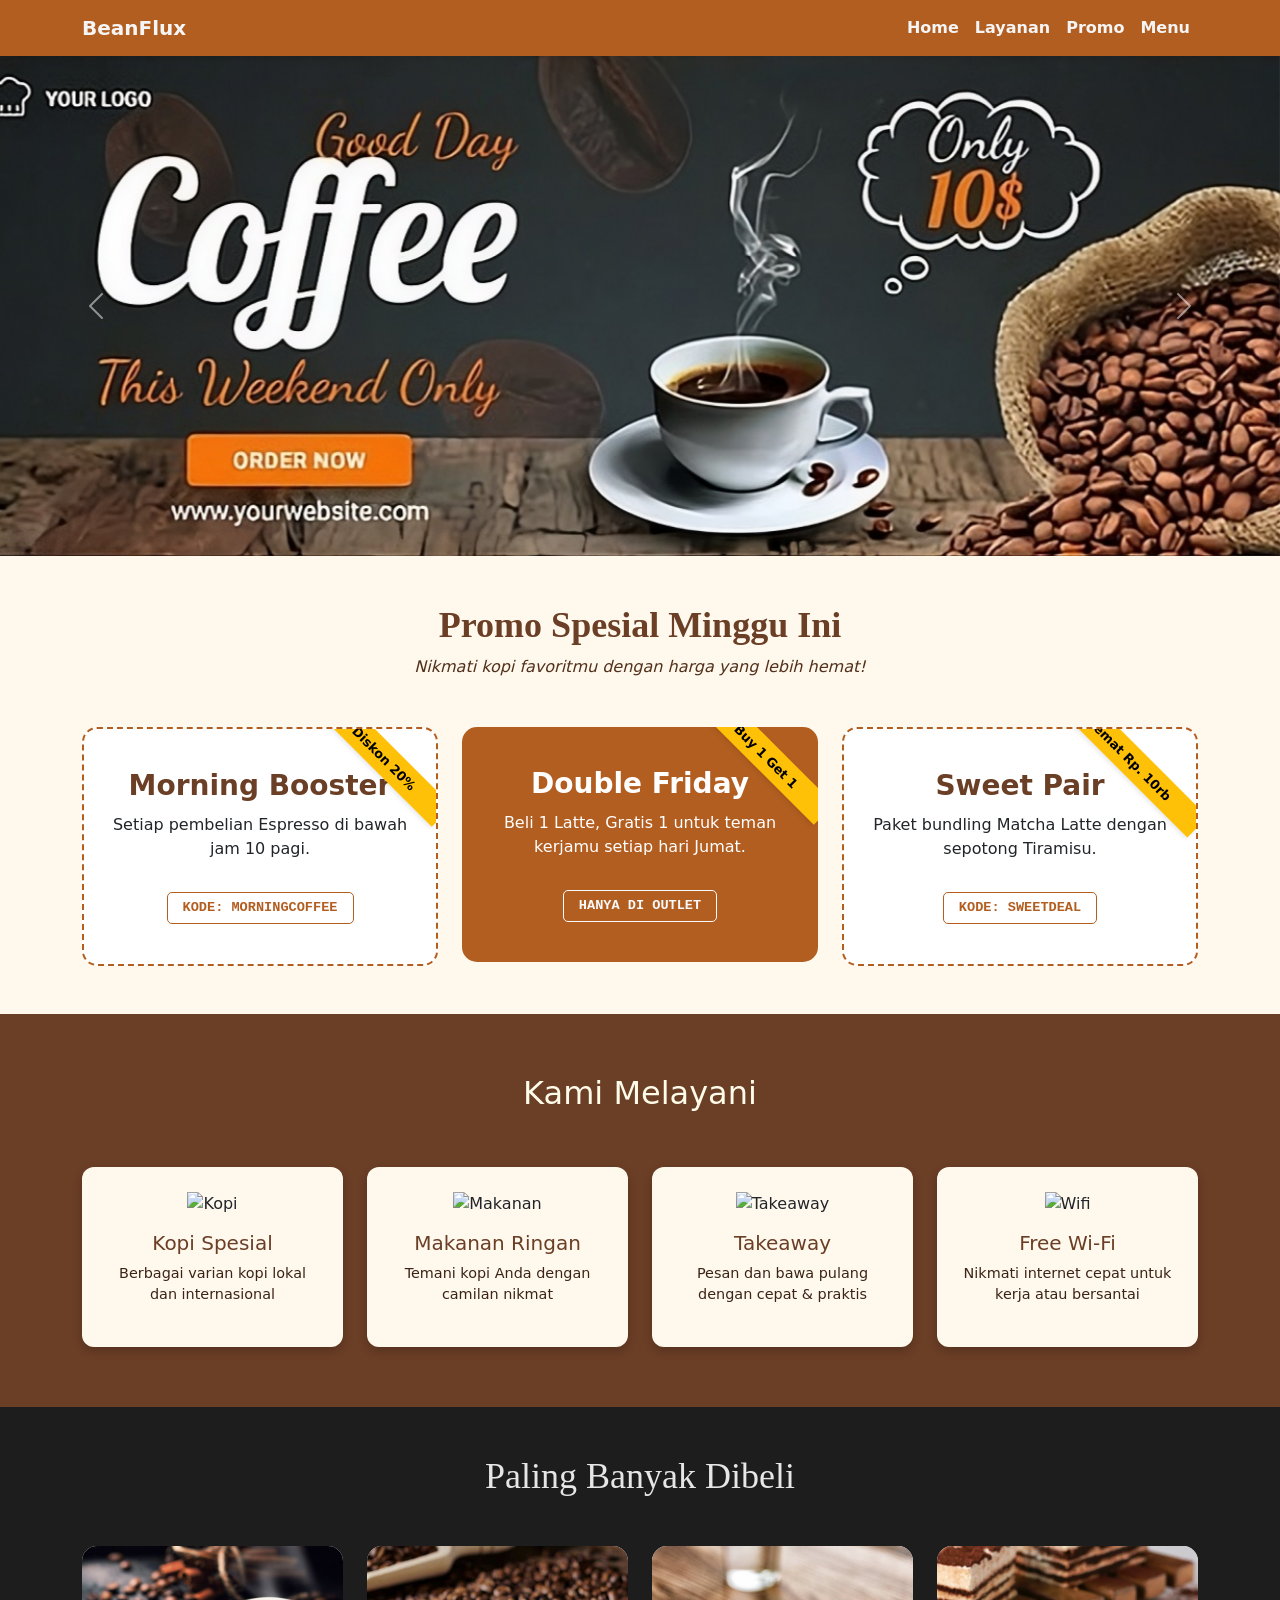
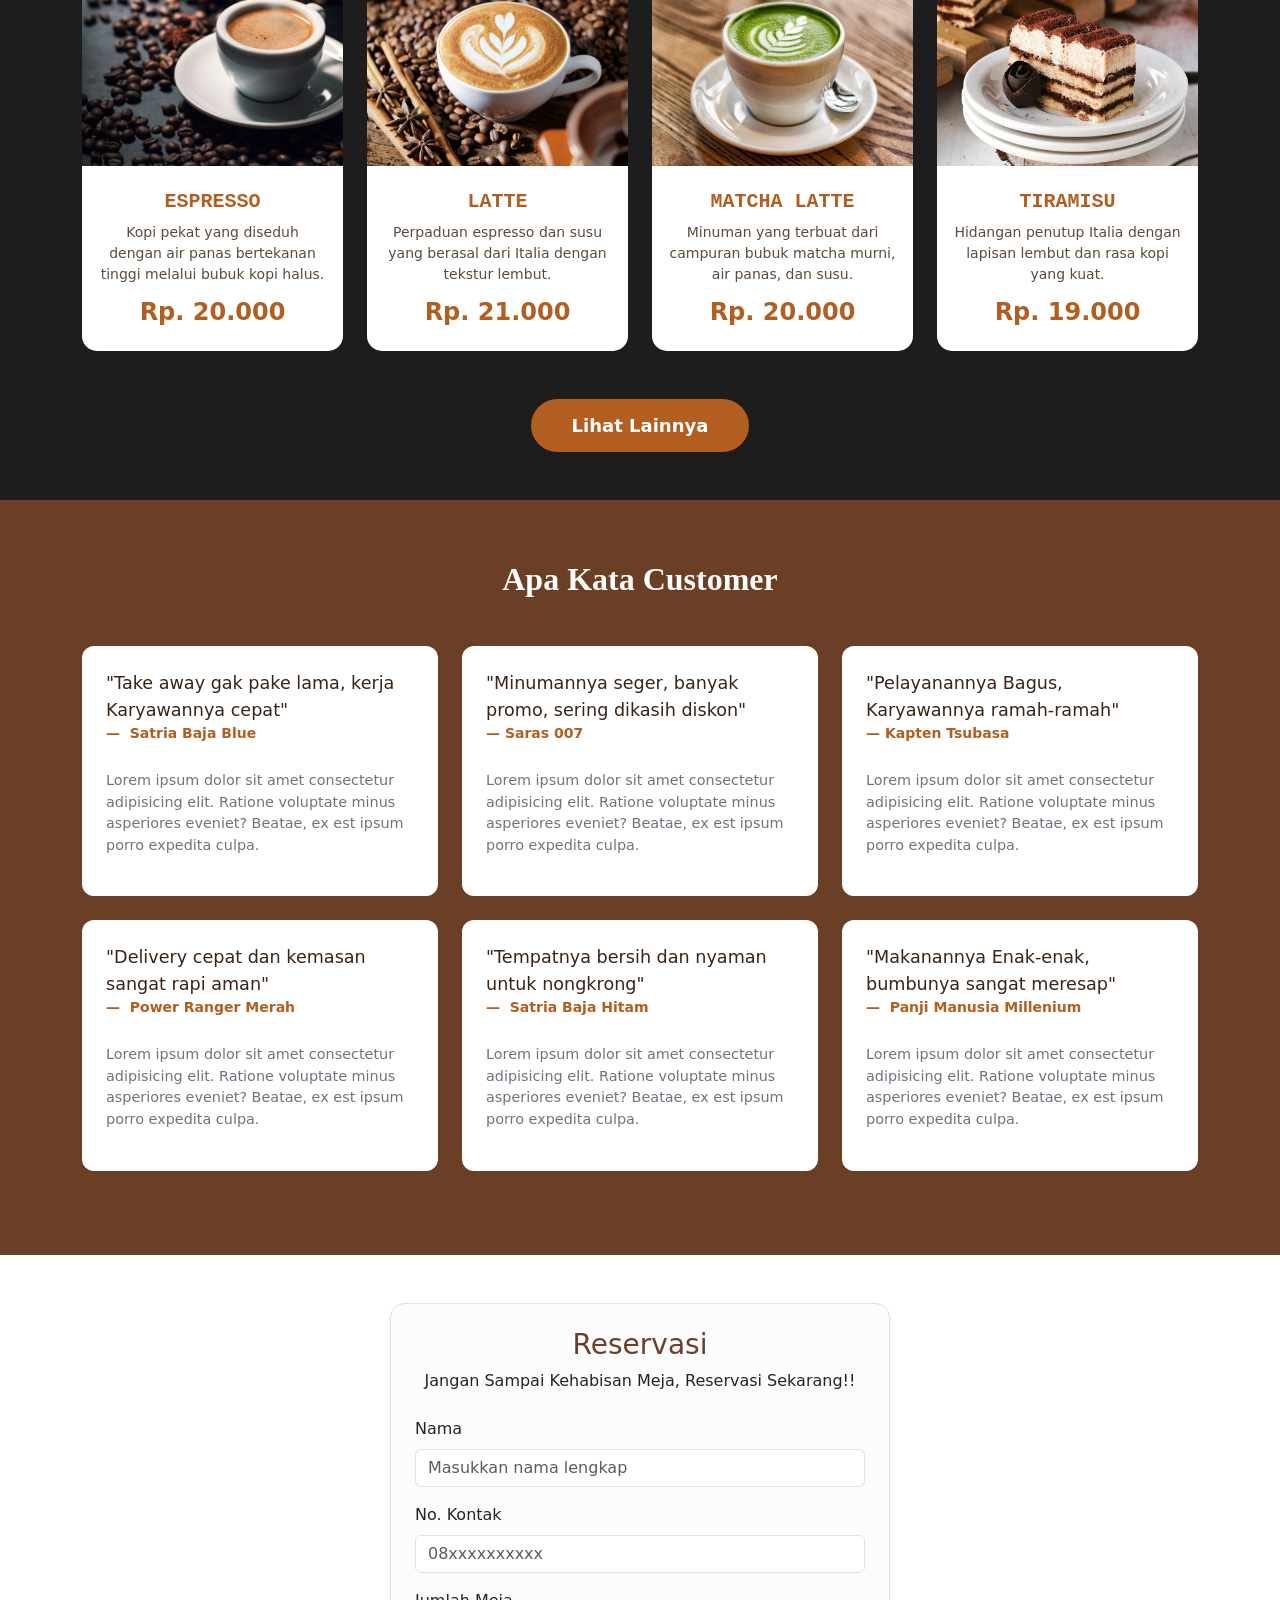
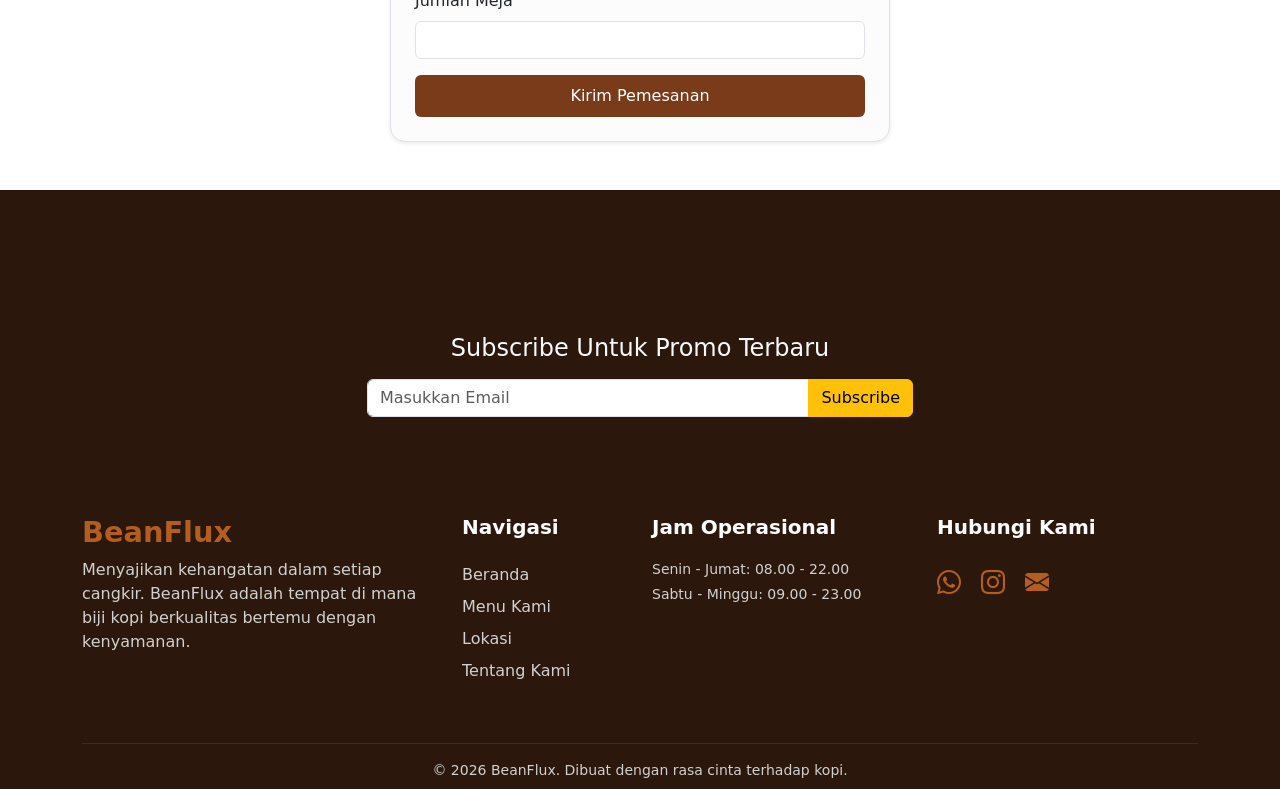
==== commit 13d647f1: "Add files via upload" ====
--- a/index.html
+++ b/index.html
@@ -3,7 +3,7 @@
   <head>
     <meta charset="UTF-8" />
     <meta name="viewport" content="width=device-width, initial-scale=1.0" />
-    <title>BeanFlux - Coffee & Roastery</title>
+    <title>BeanFlux</title>
     <link
       href="https://cdn.jsdelivr.net/npm/bootstrap@5.3.0/dist/css/bootstrap.min.css"
       rel="stylesheet"
@@ -13,7 +13,9 @@
       rel="stylesheet"
     />
     <link rel="stylesheet" href="style.css" />
+    <link rel="shortcut icon" href="aset/icon.png" type="image/x-icon" />
   </head>
+
   <body>
     <!-- nav -->
     <nav class="navbar navbar-expand-lg shadow-sm sticky-top custom-navbar">
@@ -31,13 +33,13 @@
           <ul class="navbar-nav ms-auto">
             <li class="nav-item"><a class="nav-link" href="#home">Home</a></li>
             <li class="nav-item">
-              <a class="nav-link" href="#layanan">Fitur</a>
+              <a class="nav-link" href="#layanan">Layanan</a>
             </li>
             <li class="nav-item">
-              <a class="nav-link" href="#about">Tentang</a>
+              <a class="nav-link" href="#promo">Promo</a>
             </li>
             <li class="nav-item">
-              <a class="btn btn-primary ms-lg-3 btn-menu" href="#">Menu</a>
+              <a class="nav-link" href="produk.html">Menu</a>
             </li>
           </ul>
         </div>
@@ -113,7 +115,9 @@
                 <p>
                   Beli 1 Latte, Gratis 1 untuk teman kerjamu setiap hari Jumat.
                 </p>
-                <div class="promo-code text-light border-light">HANYA DI OUTLET</div>
+                <div class="promo-code text-light border-light">
+                  HANYA DI OUTLET
+                </div>
               </div>
             </div>
           </div>
@@ -192,7 +196,7 @@
           <div class="col-6 col-md-6 col-lg-3 mb-4">
             <div class="card h-100 product-card">
               <img
-                src="https://asset.kompas.com/crops/_SfcFYf71wzjEp-eNLHB_subNpI=/0x0:1000x667/750x500/data/photo/2020/10/05/5f7a1e1a209d9.jpg"
+                src="aset/produk1.jpg"
                 class="card-img-top"
                 alt="Espresso"
               />
@@ -210,7 +214,7 @@
           <div class="col-6 col-md-6 col-lg-3 mb-4">
             <div class="card h-100 product-card">
               <img
-                src="https://www.bitkaorigin.com/assets/myback/js/elFinder/files/bitka-serba-serbi-latte-art-yang-wajib-pecinta-kopi-ketahui-foto1.jpg"
+                src="aset/produk2.jpg"
                 class="card-img-top"
                 alt="Latte"
               />
@@ -228,7 +232,7 @@
           <div class="col-6 col-md-6 col-lg-3 mb-4">
             <div class="card h-100 product-card">
               <img
-                src="https://media.istockphoto.com/id/1325991061/photo/matcha-latte-green-milk-foam-cup-on-wood-table-at-cafe-trendy-powered-tea-trend-from-japan.jpg?s=612x612&w=0&k=20&c=a7cV9mdPwPj93BrxoFrJXEdA71RsOnXIOzVF90CYPsQ="
+                src="aset/produk3.jpg"
                 class="card-img-top"
                 alt="Matcha Latte"
               />
@@ -246,7 +250,7 @@
           <div class="col-6 col-md-6 col-lg-3 mb-4">
             <div class="card h-100 product-card">
               <img
-                src="https://outerbloom.com/cdn/shop/files/CLRKUE1001_Outerbloom-Tiramisu-Cake_3.jpg"
+                src="aset/produk4.webp"
                 class="card-img-top"
                 alt="Tiramisu"
               />
@@ -263,24 +267,23 @@
         </div>
 
         <div class="mt-4 d-flex justify-content-center">
-          <a href="Produk.html" class="btn btn-primary-coffee">Lihat Lainnya</a>
+          <a href="produk.html" class="btn btn-primary-coffee">Lihat Lainnya</a>
         </div>
       </div>
     </section>
     <!-- paling banyak dibeli -->
 
     <!-- review -->
-    <section class="review-section py-5">
+    <section class="review-section">
       <div class="container">
         <h2 class="review-title text-center mb-5">
           <strong>Apa Kata Customer</strong>
         </h2>
-
         <div class="row" data-masonry='{"percentPosition": true }'>
           <div class="col-lg-4 col-md-6 mb-4">
-            <div class="card review-card p-3">
+            <div class="card review-card p-4 h-100">
               <blockquote class="blockquote">
-                <p>Take away gak pake lama, kerja Karyawannya cepat</p>
+                <p>"Take away gak pake lama, kerja Karyawannya cepat"</p>
               </blockquote>
               <figcaption class="blockquote-footer">
                 Satria Baja Blue
@@ -292,29 +295,74 @@
               </p>
             </div>
           </div>
-
           <div class="col-lg-4 col-md-6 mb-4">
-            <div class="card review-card p-3">
+            <div class="card review-card p-4 h-100">
               <blockquote class="blockquote">
-                <p>Minumannya seger, banyak promo, sering dikasih diskon</p>
+                <p>"Minumannya seger, banyak promo, sering dikasih diskon"</p>
               </blockquote>
               <figcaption class="blockquote-footer">Saras 007</figcaption>
               <p class="review-text">
                 Lorem ipsum dolor sit amet consectetur adipisicing elit. Ratione
-                voluptate minus asperiores eveniet?
+                voluptate minus asperiores eveniet? Beatae, ex est ipsum porro
+                expedita culpa.
               </p>
             </div>
           </div>
-
           <div class="col-lg-4 col-md-6 mb-4">
-            <div class="card review-card p-3">
+            <div class="card review-card p-4 h-100">
               <blockquote class="blockquote">
-                <p>Pelayanannya Bagus, Karyawannya ramah-ramah</p>
+                <p>"Pelayanannya Bagus, Karyawannya ramah-ramah"</p>
               </blockquote>
               <figcaption class="blockquote-footer">Kapten Tsubasa</figcaption>
               <p class="review-text">
-                Lorem ipsum dolor sit amet consectetur adipisicing elit. Beatae,
-                ex est ipsum porro expedita culpa.
+                Lorem ipsum dolor sit amet consectetur adipisicing elit. Ratione
+                voluptate minus asperiores eveniet? Beatae, ex est ipsum porro
+                expedita culpa.
+              </p>
+            </div>
+          </div>
+          <div class="col-lg-4 col-md-6 mb-4">
+            <div class="card review-card p-4 h-100">
+              <blockquote class="blockquote">
+                <p>"Delivery cepat dan kemasan sangat rapi aman"</p>
+              </blockquote>
+              <figcaption class="blockquote-footer">
+                Power Ranger Merah
+              </figcaption>
+              <p class="review-text">
+                Lorem ipsum dolor sit amet consectetur adipisicing elit. Ratione
+                voluptate minus asperiores eveniet? Beatae, ex est ipsum porro
+                expedita culpa.
+              </p>
+            </div>
+          </div>
+          <div class="col-lg-4 col-md-6 mb-4">
+            <div class="card review-card p-4 h-100">
+              <blockquote class="blockquote">
+                <p>"Tempatnya bersih dan nyaman untuk nongkrong"</p>
+              </blockquote>
+              <figcaption class="blockquote-footer">
+                Satria Baja Hitam
+              </figcaption>
+              <p class="review-text">
+                Lorem ipsum dolor sit amet consectetur adipisicing elit. Ratione
+                voluptate minus asperiores eveniet? Beatae, ex est ipsum porro
+                expedita culpa.
+              </p>
+            </div>
+          </div>
+          <div class="col-lg-4 col-md-6 mb-4">
+            <div class="card review-card p-4 h-100">
+              <blockquote class="blockquote">
+                <p>"Makanannya Enak-enak, bumbunya sangat meresap"</p>
+              </blockquote>
+              <figcaption class="blockquote-footer">
+                Panji Manusia Millenium
+              </figcaption>
+              <p class="review-text">
+                Lorem ipsum dolor sit amet consectetur adipisicing elit. Ratione
+                voluptate minus asperiores eveniet? Beatae, ex est ipsum porro
+                expedita culpa.
               </p>
             </div>
           </div>
@@ -362,6 +410,30 @@
       </div>
     </section>
     <!-- reservasi -->
+
+    <!-- subscribe -->
+    <div class="container-fluid subscribe text-light py-5">
+      <div class="container text-center">
+        <div
+          id="subscribe"
+          class="container-fluid text-light py-5"
+        ></div>
+        <h4>Subscribe Untuk Promo Terbaru</h4>
+        <div class="row justify-content-center mt-3">
+          <div class="col-md-6">
+            <div class="input-group">
+              <input
+                type="email"
+                class="form-control"
+                placeholder="Masukkan Email"
+              />
+              <button class="btn btn-warning">Subscribe</button>
+            </div>
+          </div>
+        </div>
+      </div>
+    </div>
+    <!-- subscribe -->
 
     <!-- footer -->
     <footer class="main-footer">
--- a/style.css
+++ b/style.css
@@ -0,0 +1,338 @@
+/* navbar */
+.custom-navbar {
+  background-color: #b35e21;
+}
+
+.navbar-brand {
+  font-weight: bolder;
+  color: whitesmoke !important;
+}
+
+.nav-item a {
+  font-weight: bold;
+  color: whitesmoke !important;
+}
+
+.btn-menu {
+  background-color: #52301a !important;
+  border: none;
+}
+
+.nav-link:hover {
+  text-decoration: underline;
+  transform: scale(1.1);
+  transition: linear 0.2s;
+}
+
+/* Carousel */
+.carousel-inner {
+  max-height: 500px;
+}
+
+.carousel-item img {
+  width: 100%;
+  height: 500px;
+  object-fit: cover;
+}
+
+/* Promo */
+.promo-section {
+  background-color: #fff8ed;
+}
+
+.promo-title {
+  font-family: "Times New Roman", Times, serif;
+  color: #6b3e26;
+  font-weight: bold;
+  font-size: 36px;
+}
+
+.promo-subtitle {
+  color: #52301a;
+  font-style: italic;
+}
+
+.promo-card {
+  position: relative;
+  background: white;
+  border: 2px dashed #b35e21;
+  border-radius: 15px;
+  padding: 40px 25px;
+  text-align: center;
+  transition: all 0.3s ease;
+  overflow: hidden;
+}
+
+.promo-card:hover {
+  transform: scale(1.03);
+  box-shadow: 0 10px 20px rgba(107, 62, 38, 0.1);
+  border-style: solid;
+}
+
+.dark-card {
+  background-color: #b35e21;
+  color: white;
+  border: none;
+}
+
+.dark-card .promo-name,
+.dark-card p {
+  color: white !important;
+}
+
+.promo-badge {
+  position: absolute;
+  top: 15px;
+  right: -30px;
+  background-color: #ffc107;
+  color: #000;
+  padding: 5px 40px;
+  transform: rotate(45deg);
+  font-weight: bold;
+  font-size: 0.8rem;
+  box-shadow: 0 2px 5px rgba(0, 0, 0, 0.1);
+}
+
+.promo-name {
+  font-weight: bold;
+  color: #6b3e26;
+  margin-bottom: 10px;
+}
+
+.promo-code {
+  display: inline-block;
+  margin-top: 15px;
+  padding: 5px 15px;
+  border: 1px solid #b35e21;
+  border-radius: 5px;
+  font-size: 0.85rem;
+  font-family: "Courier New", Courier, monospace;
+  font-weight: bold;
+  color: #b35e21;
+}
+
+/* Layanan */
+.layanan-section {
+  background-color: #6b3e26;
+  padding: 60px 0;
+}
+
+.layanan-title {
+  color: #fffbe9;
+  font-size: 32px;
+  margin-bottom: 30px;
+}
+
+.layanan-card {
+  background: #fff8ed;
+  border-radius: 12px;
+  padding: 25px;
+  box-shadow: 0 4px 10px rgba(0, 0, 0, 0.2);
+  height: 100%;
+  transition: 0.3s;
+}
+
+.layanan-card:hover {
+  transform: translateY(-5px);
+}
+
+.layanan-card img {
+  width: 60px;
+  margin-bottom: 15px;
+}
+
+.layanan-card h3 {
+  color: #6b3e26;
+  font-size: 1.25rem;
+}
+
+.layanan-card p {
+  color: #3b2416;
+  font-size: 0.9rem;
+}
+
+/* Produk */
+.produk-section {
+  background-color: #1d1d1d;
+}
+
+.section-title {
+  font-family: "Times New Roman", Times, serif;
+  color: #e6e6e6;
+  font-size: 36px;
+}
+
+/* Card */
+.product-card {
+  transition:
+    transform 0.3s ease,
+    box-shadow 0.3s ease;
+  border: none;
+  border-radius: 15px;
+  overflow: hidden;
+  background-color: #ffffff;
+}
+
+.product-card:hover {
+  transform: translateY(-8px);
+  box-shadow: 0 12px 24px rgba(0, 0, 0, 0.3);
+}
+
+.product-card .card-img-top {
+  height: 220px;
+  object-fit: cover;
+}
+
+.product-name {
+  font-family: "Courier New", Courier, monospace;
+  font-weight: bold;
+  color: #b35e21;
+  text-transform: uppercase;
+}
+
+.product-desc {
+  font-size: 14px;
+  color: #5c4b3a;
+  height: 60px;
+  overflow: hidden;
+}
+
+.product-price {
+  color: #b35e21;
+  font-weight: bold;
+}
+
+/* Tombol Lihat Lainnya */
+.btn-primary-coffee {
+  padding: 12px 40px;
+  font-size: 18px;
+  border-radius: 30px;
+  font-weight: bold;
+  background-color: #b35e21;
+  color: white;
+  text-decoration: none;
+  transition: 0.3s;
+}
+
+.btn-primary-coffee:hover {
+  background-color: #52301a;
+  color: #fff;
+  box-shadow: 0 4px 15px rgba(179, 94, 33, 0.4);
+}
+
+/* Review  */
+.review-section {
+  background-color: #6b3e26;
+  padding: 60px 0;
+}
+
+.review-title {
+  font-family: "Times New Roman", Times, serif;
+  color: #ffffff;
+}
+
+.review-card {
+  transition:
+    transform 0.3s ease,
+    box-shadow 0.3s ease;
+  border: none;
+  border-radius: 12px;
+  background-color: #ffffff;
+}
+
+.review-card:hover {
+  transform: translateY(-8px);
+  box-shadow: 0 10px 20px rgba(0, 0, 0, 0.2);
+}
+
+.review-card .blockquote p {
+  font-size: 1.1rem;
+  font-weight: 500;
+  color: #3b2416;
+}
+
+.review-card .blockquote-footer {
+  color: #b35e21;
+  font-weight: bold;
+}
+
+.review-text {
+  font-size: 0.9rem;
+  color: #6c757d;
+  line-height: 1.5;
+  margin-top: 10px;
+}
+
+/* Form Reservasi */
+.reservasi-form {
+  max-width: 500px;
+  margin: auto;
+  border-radius: 15px;
+  background-color: #fcfcfc;
+}
+
+.reservasi-form h3 {
+  color: #6b3e26;
+}
+
+.btn-res {
+  background-color: #793b19;
+}
+
+.btn-res:hover {
+  background-color: #3b2416;
+}
+
+/* Footer */
+.main-footer {
+  background-color: #2b170c;
+  color: #d1d1d1;
+  padding-top: 50px;
+}
+
+.footer-brand {
+  font-weight: bold;
+  color: #b35e21;
+  font-size: 1.8rem;
+}
+
+.main-footer h5 {
+  color: #fff;
+  font-weight: bold;
+  margin-bottom: 20px;
+}
+
+.main-footer a {
+  color: #d1d1d1;
+  text-decoration: none;
+  transition: 0.3s;
+  line-height: 2;
+}
+
+.main-footer a:hover {
+  color: #b35e21;
+}
+
+.footer-icons a {
+  font-size: 1.5rem;
+  margin-right: 15px;
+  color: #b35e21;
+}
+
+.footer-icons a:hover {
+  color: #fff;
+}
+
+/* page produk */
+
+/* produkBaner */
+.produk-banner {
+  height: 50vh;
+  background:
+    linear-gradient(rgba(0, 0, 0, 0.7), rgba(0, 0, 0, 0.3)),
+    url(aset/banner.jpg);
+}
+
+.subscribe {
+  background-color: #2b170c;
+}
